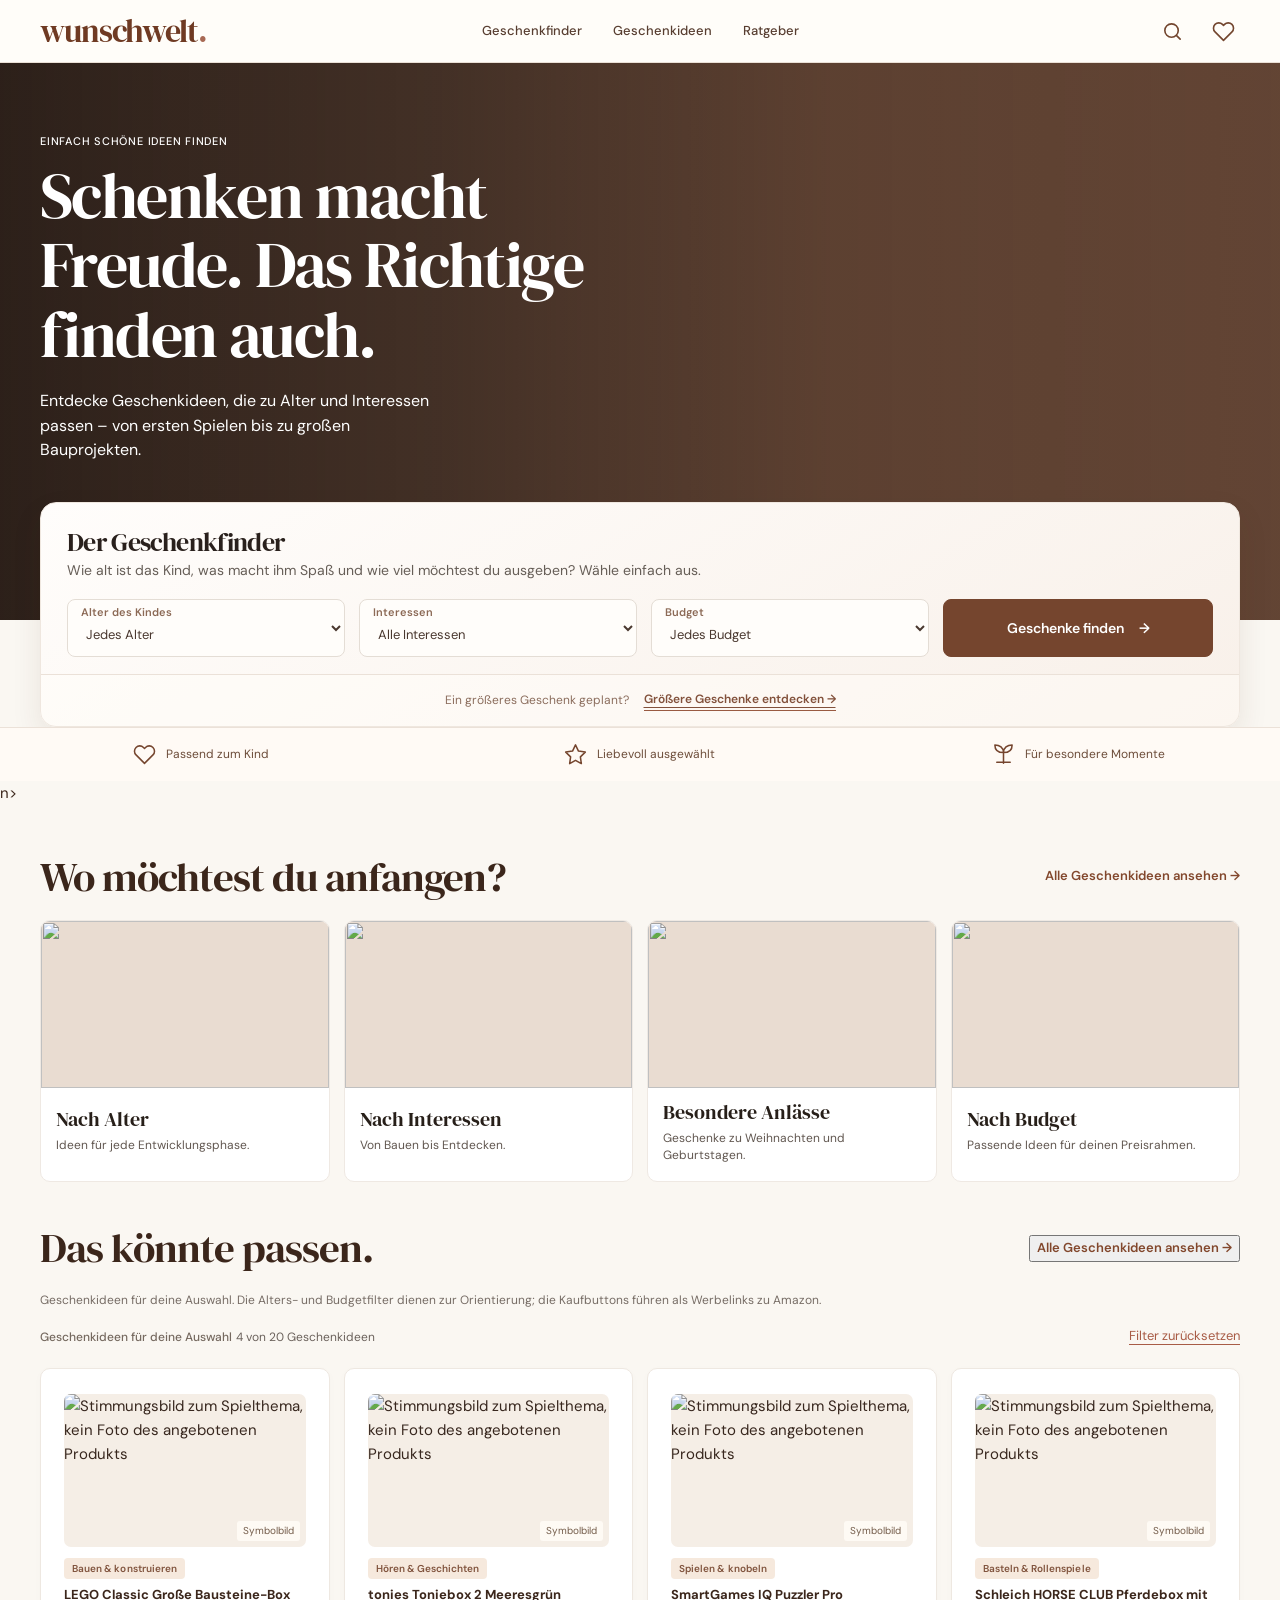
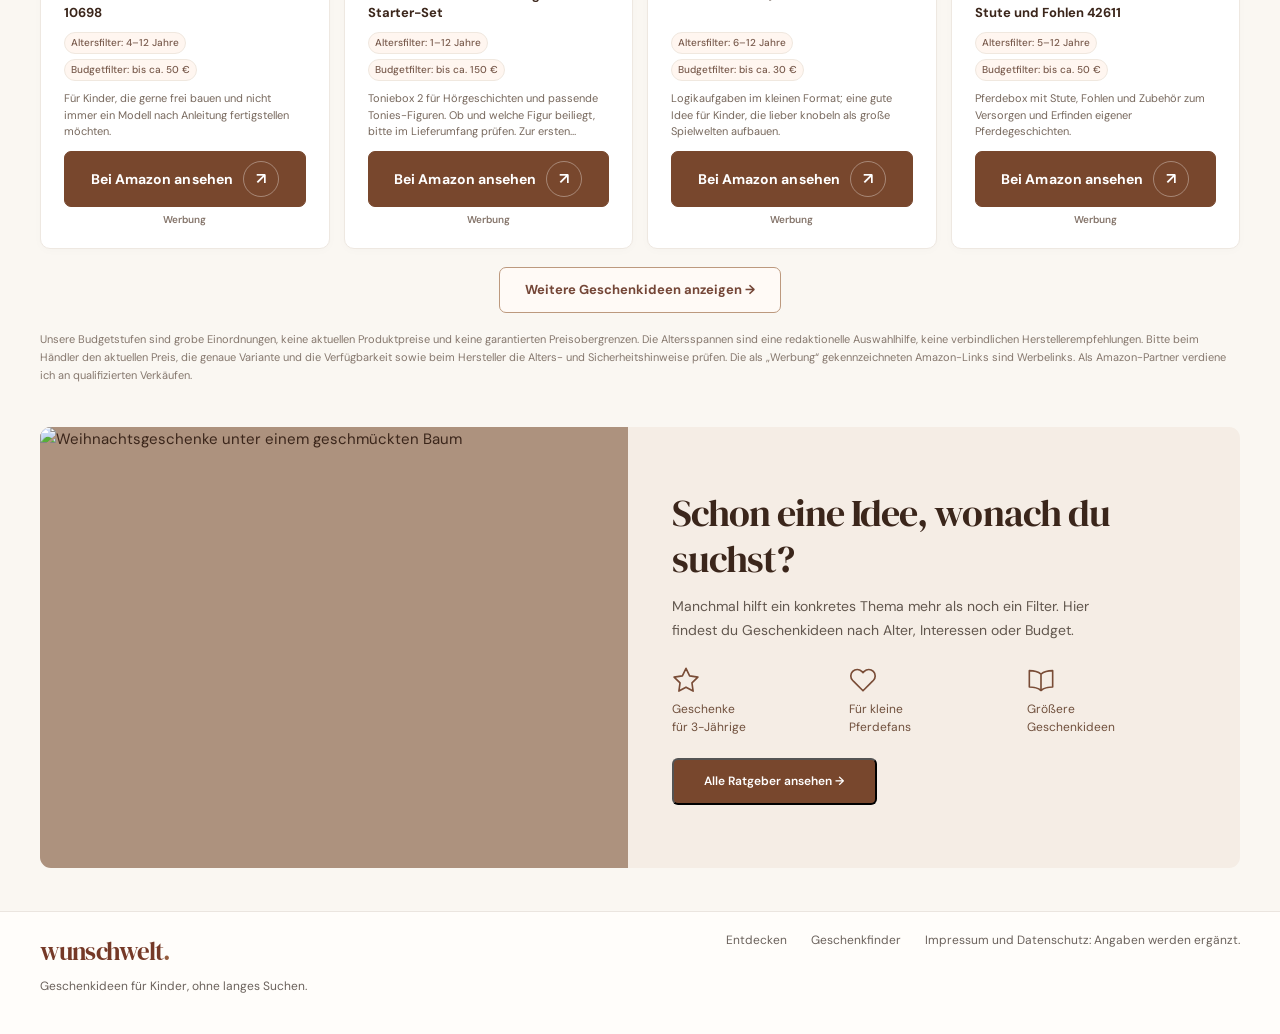
==== index.html @ b280a6e3 "Rebuild entire wunschwelt homepage to match approved visual mockup; preserve gift finder and real Am" ====
<!doctype html>
<html lang="de">
<head>
<meta charset="utf-8"><meta name="viewport" content="width=device-width,initial-scale=1">
<meta name="theme-color" content="#fffaf6">
<link rel="icon" href="/favicon.svg" type="image/svg+xml">
<meta name="description" content="wunschwelt. – liebevoll ausgesuchte Geschenkideen für Kinder. Finde passende Ideen nach Alter, Budget und Interessen.">
<link rel="canonical" href="https://wunschwelt.vercel.app/">
<meta name="p:domain_verify" content="216f8eced9788bdb8d9f8f4cf2370e4c">
<meta property="og:type" content="website">
<meta property="og:locale" content="de_DE">
<meta property="og:site_name" content="wunschwelt.">
<meta property="og:title" content="wunschwelt. – Geschenkideen für Kinder">
<meta property="og:description" content="Geschenke nach Alter, Budget und Interessen finden. Dazu praktische Ideen für 3-Jährige, Pferdefans und größere Geschenke.">
<meta property="og:url" content="https://wunschwelt.vercel.app/">
<title>wunschwelt. | Geschenkideen für Kinder</title>
<link rel="preconnect" href="https://fonts.googleapis.com">
<link rel="preconnect" href="https://fonts.gstatic.com" crossorigin>
<link href="https://fonts.googleapis.com/css2?family=DM+Sans:wght@400;500;600;700&family=DM+Serif+Display&display=swap" rel="stylesheet">
<style>
:root{--cream:#fffaf6;--peach:#fff0e6;--peach2:#fbe3d5;--coral:#e58c6e;--dark:#402b26;--muted:#77645d;--line:#edddd3;--white:#fff;--font:'DM Sans',Arial,sans-serif}
*{box-sizing:border-box}
html{scroll-behavior:smooth}
body{margin:0;background:var(--cream);color:var(--dark);font:15px/1.6 var(--font);-webkit-font-smoothing:antialiased}
a{color:inherit}button,select{font:inherit}button{cursor:pointer}
.shell{width:min(1120px,calc(100% - 56px));margin:0 auto}
header{background:rgba(255,250,246,.96);border-bottom:1px solid var(--line)}
.nav{min-height:78px;display:flex;align-items:center;justify-content:space-between;gap:24px}
.logo{font-family:'DM Serif Display',Georgia,serif;font-size:31px;letter-spacing:-.035em;text-decoration:none;color:#753927;white-space:nowrap}
.logo span{color:var(--coral)}
.navlinks{display:flex;align-items:center;gap:32px}
.navlinks a{text-decoration:none;font-size:13px;font-weight:600;color:#594a43}
.navlinks a:hover{color:#ba6550}
h1,h2,h3,p{margin-top:0}
h1,h2,.serif{font-family:'DM Serif Display',Georgia,serif;font-weight:400;letter-spacing:-.025em}
h1{font-size:clamp(46px,5.9vw,73px);line-height:1.065;margin-bottom:24px}
h2{font-size:clamp(31px,3.4vw,43px);line-height:1.18;margin-bottom:12px}
h3{font-size:19px;line-height:1.3}
.eyebrow{font-size:11px;letter-spacing:.17em;text-transform:uppercase;font-weight:700;color:#b66d52}
.hero{display:grid;grid-template-columns:1.04fr .96fr;background:var(--peach);min-height:505px;margin-top:27px;overflow:hidden;border-radius:9px}
.hero-copy{padding:clamp(40px,6vw,78px) clamp(32px,5.5vw,68px);align-self:center}
.hero-copy>p:not(.eyebrow){max-width:450px;color:#69574e;font-size:16px;line-height:1.75;margin-bottom:26px}
.hero-media{min-height:460px;position:relative;background:#e9d5c4}
.hero-media img{height:100%;width:100%;object-fit:cover;display:block}
.hero-media:before{content:"";position:absolute;z-index:1;inset:0 auto 0 0;width:35%;background:linear-gradient(90deg,var(--peach),transparent)}
.button{display:inline-flex;align-items:center;justify-content:center;gap:15px;text-decoration:none;background:var(--coral);border:1px solid var(--coral);color:#fff;padding:13px 23px;min-height:48px;border-radius:28px;font-size:14px;font-weight:700;transition:background .15s}
.button:hover{background:#ce755b;border-color:#ce755b}
section.content{padding:76px 0 12px}
.section-head{display:flex;justify-content:space-between;align-items:end;gap:32px;margin-bottom:27px}
.section-head p{color:var(--muted);max-width:390px;margin-bottom:4px}
.paths{display:grid;grid-template-columns:repeat(3,minmax(0,1fr));gap:18px}
.path{min-height:225px;padding:27px;text-decoration:none;border-radius:10px;display:flex;flex-direction:column;align-items:flex-start;justify-content:space-between;transition:transform .2s}
.path:hover{transform:translateY(-3px)}
.path:nth-child(1){background:#fce4d8}.path:nth-child(2){background:#fae9d5}.path:nth-child(3){background:#eee8d9}
.path-icon{font-size:28px;line-height:1}
.path strong{font-family:'DM Serif Display',Georgia,serif;font-size:26px;font-weight:400}
.path small{display:block;color:#705f55;font-size:13px;max-width:220px}
.path .arr{align-self:flex-end;border-radius:50%;background:rgba(255,255,255,.7);width:34px;height:34px;display:grid;place-items:center;font-size:19px}
.featured{display:grid;grid-template-columns:repeat(3,minmax(0,1fr));gap:18px}
.gift{background:#fff;border:1px solid var(--line);border-radius:9px;overflow:hidden;display:flex;flex-direction:column}
.gift-visual{height:125px;display:flex;align-items:center;justify-content:center;background:#fff2e8;font-size:45px}
.gift:nth-child(2) .gift-visual{background:#f8eadc}.gift:nth-child(3) .gift-visual{background:#f2ece2}
.gift-body{padding:21px 23px;display:flex;flex-direction:column;flex:1}
.micro{font-size:12px;color:#9b7968;font-weight:600}
.gift h3{font-family:'DM Serif Display',Georgia,serif;font-weight:400;margin:10px 0;font-size:23px}
.gift p{font-size:13px;color:var(--muted);margin-bottom:18px}
.textlink{font-size:13px;color:#b46650;font-weight:700;text-decoration:none;margin-top:auto}
.textlink:hover{text-decoration:underline;text-underline-offset:4px}
.finder-wrap{background:#fff0e6;margin-top:76px;padding:66px 0 72px}
.finder-header{display:flex;align-items:end;justify-content:space-between;gap:28px}
.finder-header p{max-width:390px;color:var(--muted)}
.filters{display:grid;grid-template-columns:repeat(3,1fr) auto;gap:14px;align-items:end;background:#fffaf7;border:1px solid #f2ddd0;padding:22px;border-radius:11px;margin:25px 0 20px}
.field label{display:block;font-size:12px;font-weight:700;margin-bottom:7px}
.field select{width:100%;border:1px solid #e7d4c9;background:#fff;min-height:47px;padding:11px 10px;border-radius:6px;color:var(--dark)}
.filter-button{white-space:nowrap}
.finder-tools{display:flex;justify-content:space-between;align-items:center;gap:15px;margin:22px 0 19px}
.finder-tools strong{font-size:16px}.finder-tools span{font-size:13px;color:var(--muted)}
.reset{border:0;padding:6px 0;color:#a85c46;text-decoration:underline;text-underline-offset:4px;background:transparent;font-size:13px}
.results{display:grid;grid-template-columns:repeat(3,minmax(0,1fr));gap:14px}
.result{border:1px solid #edd9ce;background:#fffdfb;border-radius:9px;padding:22px;min-height:310px;display:flex;flex-direction:column;transition:box-shadow .2s,border-color .2s}
.result:hover{border-color:#dcb9a7;box-shadow:0 7px 22px rgba(64,43,38,.055)}
.result-heading{display:flex;align-items:center;gap:12px;margin-bottom:17px}
.result-icon{width:49px;height:49px;display:grid;place-items:center;flex:none;background:#f7ede5;border:1px solid #efdcd1;border-radius:10px;color:#995a43}
.result-icon svg{width:28px;height:28px;display:block}
.result .micro{font-size:12px;letter-spacing:.005em;color:#876454;line-height:1.4}
.result h3{font-family:'DM Serif Display',Georgia,serif;font-size:23px;line-height:1.24;font-weight:400;margin:0 0 11px;letter-spacing:-.01em;overflow-wrap:break-word}
.product-facts{display:flex;flex-wrap:wrap;gap:7px;margin-bottom:14px}
.product-facts span{border:1px solid #f0dfd5;background:#fff8f3;color:#795b4d;border-radius:20px;font-size:11px;line-height:1.4;padding:5px 10px;font-weight:600}
.result .product-summary{font-size:13px;color:var(--muted);line-height:1.7;margin-bottom:21px}
@media(max-width:680px){.result{padding:20px;min-height:0}.result h3{font-size:22px}}
.more{display:block;margin:26px auto 0;background:transparent;color:#a85c46;border:1px solid #d7a18d;border-radius:25px;padding:12px 25px;font-weight:700}
.more:hover{background:#fffaf6}
.note{color:#836b60;font-size:12px;max-width:820px;margin:27px 0 0}
footer{padding:39px 0 45px}
.foot{display:flex;justify-content:space-between;align-items:start;gap:30px}
.foot p{font-size:12px;color:var(--muted);margin:6px 0 0}
.footnav{display:flex;gap:24px;font-size:13px;color:var(--muted)}
.footnav a{text-decoration:none}
[hidden]{display:none!important}
:focus-visible{outline:3px solid #c76b50;outline-offset:3px}
@media(max-width:900px){.hero{grid-template-columns:1.1fr .9fr}.hero-copy{padding:45px 35px}.hero-media{min-height:430px}.filters{grid-template-columns:repeat(3,1fr)}.filter-button{grid-column:1/-1}.section-head,.finder-header{align-items:start}}
@media(max-width:680px){.shell{width:calc(100% - 36px)}.nav{min-height:70px}.logo{font-size:26px}.navlinks{gap:15px}.navlinks a{font-size:12px}.hero{grid-template-columns:1fr;margin-top:15px}.hero-copy{padding:44px 28px 36px}.hero-media{min-height:240px;max-height:275px}.hero-media:before{display:none}h1{font-size:49px}.section-head,.finder-header{display:block}.section-head p,.finder-header p{margin-top:10px}.paths,.featured,.results{grid-template-columns:1fr}.path{min-height:155px;padding:22px}.gift-visual{height:100px}section.content{padding-top:55px}.finder-wrap{margin-top:55px;padding:49px 0}.filters{grid-template-columns:1fr;padding:18px}.filter-button{grid-column:auto}.foot{display:block}.footnav{margin-top:25px;flex-wrap:wrap}.result{min-height:0}}
@media(prefers-reduced-motion:reduce){html{scroll-behavior:auto}*{transition:none!important}}

/* Editorial refinement: remove artificial decorative motifs and repeated cards. */
.hero{display:block;min-height:0;max-width:1120px;margin-top:25px;border-radius:2px;background:#f7e9df}
.hero-copy{padding:86px clamp(30px,8.5vw,112px) 94px;max-width:875px}
.hero h1{max-width:740px;font-size:clamp(44px,6vw,76px);line-height:1.1}
.hero-copy>p:not(.eyebrow){max-width:585px;font-size:17px}
.hero-media{display:none}
section.content{padding-top:72px}
.section-head{margin-bottom:25px}
.paths{gap:0;border-top:1px solid #dbc9be;border-bottom:1px solid #dbc9be}
.path,.path:nth-child(1),.path:nth-child(2),.path:nth-child(3){background:transparent;border-radius:0;min-height:170px;border-right:1px solid #e6d5cb;padding:28px 25px 18px;transition:background .15s}
.path:last-child{border-right:0}
.path:hover{transform:none;background:#fbf0e9}
.path strong{font-size:26px}
.path small{margin-top:8px}
.path .arr{background:none;font-size:22px;width:auto;height:auto}
.featured{gap:0;border-top:1px solid var(--line)}
.gift{background:transparent;border:0;border-radius:0;border-right:1px solid var(--line);padding:0;min-height:235px}
.gift:last-child{border-right:0}
.gift-body{padding:24px 25px 24px 0}
.gift:not(:first-child) .gift-body{padding-left:25px}
.gift h3{font-size:23px;margin-top:12px}
.gift p{font-size:14px}
.finder-wrap{margin-top:72px;padding:65px 0;background:#f8eee7}
.filters{border-radius:3px;background:#fffaf6}
.results{gap:0;border-top:1px solid #e6d1c5}
.result{border:0;border-radius:0;background:transparent;border-bottom:1px solid #e6d1c5;min-height:208px;padding:22px 19px 22px 0}
.result:nth-child(3n+2),.result:nth-child(3n+3){padding-left:19px}
.result h3{font-size:20px}
.button{border-radius:5px}
.more{border-radius:5px}
@media(max-width:680px){.hero-copy{padding:53px 25px 58px}.hero h1{font-size:47px}.paths{display:block}.path,.path:nth-child(1),.path:nth-child(2),.path:nth-child(3){border-right:0;border-bottom:1px solid var(--line);min-height:130px;padding:21px 8px}.path:last-child{border:0}.featured{display:block}.gift{border-right:0;border-bottom:1px solid var(--line);min-height:0}.gift-body,.gift:not(:first-child) .gift-body{padding:22px 0}.results{display:block}.result,.result:nth-child(3n+2),.result:nth-child(3n+3){padding:21px 0;min-height:0}.finder-wrap{margin-top:52px}}

.finder-wrap{margin-top:0;padding:45px 0 60px;background:#f9ede5}
.finder-header h2{margin-bottom:6px}.filters{margin-top:19px;margin-bottom:15px}
.hero{margin-top:40px}
.gift-picture{height:210px;background:#fff;display:grid;place-items:center;padding:15px}
.gift-picture img,.result-picture img{width:100%;height:100%;object-fit:contain}
.gift-body{padding-top:19px}
.result-picture{height:165px;background:#fff;display:grid;place-items:center;padding:9px;margin-bottom:12px}
.result .textlink{margin-top:auto;display:inline-block}
@media(max-width:680px){.finder-wrap{padding:32px 0 42px}.hero{margin-top:23px}.gift-picture{height:190px}.result-picture{height:170px}}

/* Corrected visual hierarchy: finder controls, photographic hero, curated toys, then compact results */
.finder-wrap{padding:34px 0 39px}
.finder-header h2{font-size:clamp(29px,3vw,40px)}
.finder-header p{font-size:14px}
.hero{display:grid;grid-template-columns:1.04fr .96fr;max-width:none;min-height:400px;margin:26px auto 0;background:#f6e5d9;overflow:hidden;border-radius:5px}
.hero-copy{max-width:none;padding:clamp(38px,5vw,65px)}
.hero h1{font-size:clamp(38px,4.6vw,62px);line-height:1.1}
.hero-photo{min-height:390px;background:#eed4c4;overflow:hidden}
.hero-photo img{width:100%;height:100%;object-fit:cover;display:block}
.shop-results{padding:60px 0 75px;scroll-margin-top:20px}
.shop-results h2{font-size:clamp(27px,3vw,36px);margin-bottom:8px}
.results{display:grid;grid-template-columns:repeat(3,minmax(0,1fr));gap:14px;border:0}
.result,.result:nth-child(3n+2),.result:nth-child(3n+3){box-sizing:border-box;position:relative;min-width:0;padding:23px;background:#fff;border:1px solid var(--line);border-radius:6px;min-height:195px;display:flex;flex-direction:column}
.result h3{overflow-wrap:anywhere}
.result p{overflow-wrap:anywhere}
.result-picture{display:none!important}
.result .textlink{padding-top:12px}
.gift{min-width:0}
.gift-picture,.gift:not(:first-child) .gift-picture{height:190px;margin:0;background:#fff;overflow:hidden;padding:18px}
.gift-picture img{display:block;max-width:100%;max-height:100%;width:100%;height:100%;object-fit:contain}
@media(max-width:900px){.hero{grid-template-columns:1fr 1fr}.hero-copy{padding:37px}.hero-photo{min-height:350px}}
@media(max-width:680px){.hero{grid-template-columns:1fr}.hero-photo{height:235px;min-height:235px}.hero-copy{padding:40px 25px}.hero h1{font-size:43px}.results{grid-template-columns:1fr}.result,.result:nth-child(3n+2),.result:nth-child(3n+3){min-height:0}.shop-results{padding:45px 0 55px}.gift-picture{height:185px}}
.disabled-link{color:#8f8079!important;cursor:default;text-decoration:none!important;font-weight:500!important}

/* Kaufbuttons und kompakter Geschenkfinder – bestehendes Markenlayout bleibt erhalten. */
.results-intro{font-size:14px;color:var(--muted);margin:5px 0 6px;max-width:650px}
.finder-tools{margin:18px 0 16px;flex-wrap:wrap}
.finder-tools strong{font-size:14px}
.result{padding:25px 23px 21px!important;min-height:246px!important;box-shadow:0 6px 24px rgba(70,40,28,.025)}
.result h3{font-size:clamp(20px,2vw,24px);margin:13px 0 9px;line-height:1.25}
.result p{line-height:1.7;flex:1;margin-bottom:20px}
.shop-cta{width:100%;min-height:56px;display:flex;justify-content:space-between;align-items:center;gap:10px;margin-top:auto;padding:11px 14px 11px 17px;background:#51372d;color:#fff;border:1px solid #51372d;border-radius:9px;text-decoration:none;transition:background-color .18s,border-color .18s,transform .18s;box-sizing:border-box}
.shop-cta:hover{background:#6b4738;border-color:#6b4738;transform:translateY(-1px)}
.shop-cta:active{transform:translateY(0)}
.shop-cta:focus-visible{outline:3px solid #c76b50;outline-offset:3px}
.shop-cta-caption{display:flex;align-items:center;text-align:left;min-width:0}
.shop-cta-label{font-size:14px;font-weight:700;line-height:1.3;letter-spacing:.005em}
.shop-legal-note{display:block;margin:9px 2px 0;color:#836b60;font-size:11px;font-weight:600;line-height:1.4}
.shop-cta-arrow{display:grid;place-items:center;flex:0 0 36px;height:36px;border:1px solid rgba(255,255,255,.35);border-radius:50%;font-size:19px;line-height:1}
.empty-results{grid-column:1/-1;padding:30px 28px;background:#fffaf6;border:1px solid var(--line);border-radius:8px}
.empty-results h3{font-family:'DM Serif Display',Georgia,serif;font-size:24px;font-weight:400;margin:0 0 8px}
.empty-results p{color:var(--muted);font-size:14px;max-width:550px;margin:0 0 18px}
.empty-reset{background:#51372d;color:#fff;border:1px solid #51372d;border-radius:6px;padding:12px 19px;font-weight:700}
.empty-reset:hover{background:#6b4738}
.more{margin-top:22px;border-color:#b68e7e;background:#fffaf6;color:#744637}
@media(max-width:900px){.results{grid-template-columns:repeat(2,minmax(0,1fr))}}
@media(max-width:680px){.results{grid-template-columns:1fr}.result{min-height:0!important;padding:22px 20px!important}.shop-cta{min-height:65px}.empty-results{padding:24px 20px}}
@media(prefers-reduced-motion:reduce){.shop-cta{transition:none!important}.shop-cta:hover{transform:none}}

/* Relevante Alternativen, ohne Alters- oder Budgetkriterien still zu lockern. */
.alternative-hint{grid-column:1/-1;border-left:3px solid #b67a60;background:#fff8f2;padding:17px 21px 18px;margin:2px 0 6px}
.alternative-hint h3{font:400 22px/1.3 'DM Serif Display',Georgia,serif;margin:0 0 5px}
.alternative-hint p{font-size:13px;color:var(--muted);margin:0 0 8px}
.alternative-change{border:0;background:transparent;text-align:left;color:#834b3b;text-decoration:underline;text-underline-offset:4px;font-weight:700;font-size:13px;cursor:pointer;padding:7px 8px 7px 0;margin-right:12px}
.alternative-change:hover{color:#542f24}
.empty-results .alternative-change{display:inline-block}
@media(max-width:680px){.alternative-hint{padding:17px 16px}}

/* Subtle discovery link for larger-budget gift ideas. */
.finder-shortcut{display:flex;align-items:center;gap:9px;flex-wrap:wrap;font-size:13px;color:#715c50;margin:3px 2px 0}
.premium-shortcut{font:inherit;font-weight:700;color:#874e3b;background:transparent;border:0;padding:6px 3px;text-decoration:underline;text-decoration-thickness:1px;text-underline-offset:4px}
.premium-shortcut:hover{color:#512e22}
.premium-shortcut[aria-pressed="true"]{color:#402b26}
@media(max-width:680px){.finder-shortcut{gap:3px}.premium-shortcut{padding-left:0}}

/* Editorial links to themed guides: simple reading paths, no new product-card wall. */
.guides-strip{padding:55px 0 45px;border-bottom:1px solid var(--line);scroll-margin-top:20px}
.guides-head{display:grid;grid-template-columns:1.15fr .85fr;gap:35px;align-items:end;margin-bottom:23px}
.guides-head h2{font-size:clamp(29px,3.5vw,41px);margin:9px 0 0;line-height:1.15}
.guides-head>p{font-size:14px;line-height:1.75;color:var(--muted);max-width:410px;margin:0}
.guides-links{display:grid;grid-template-columns:1fr;gap:0;border-top:1px solid #e7d5ca}
.guides-links a{display:flex;align-items:center;justify-content:space-between;gap:24px;text-decoration:none;padding:18px 9px 20px;border-bottom:1px solid #e7d5ca;transition:background .16s}
.guides-links a:hover{background:#fbf0e9}
.guides-links strong{font:400 clamp(23px,2.7vw,30px)/1.22 'DM Serif Display',Georgia,serif;display:block;letter-spacing:-.025em}
.guides-links small{display:block;font-size:13px;color:var(--muted);margin-top:3px}
.guides-arr{font-size:22px;color:#ab6a51}
@media(max-width:680px){.guides-strip{padding:40px 0 33px}.guides-head{display:block;margin-bottom:18px}.guides-head>p{margin-top:14px}.guides-links a{padding:15px 5px}.guides-links strong{font-size:23px}}
</style>
<link rel="stylesheet" href="./homepage-look.css">
<script>window.va=window.va||function(){(window.vaq=window.vaq||[]).push(arguments);};</script>
<script defer src="/_vercel/insights/script.js"></script>
</head>
<body>
<header class="site-header"><nav class="shell nav" aria-label="Hauptnavigation">
<a class="logo" href="#start">wunschwelt<span>.</span></a>
<div class="navlinks"><a href="#finder">Geschenkfinder</a><a href="#ergebnisse">Geschenkideen</a><a href="#ratgeber">Ratgeber</a></div>
<div class="nav-actions"><a href="#finder" aria-label="Geschenkfinder öffnen"><svg viewBox="0 0 24 24" aria-hidden="true" stroke="currentColor" fill="none" stroke-width="1.6" stroke-linecap="round" stroke-linejoin="round"><circle cx="11" cy="11" r="7"/><path d="m20 20-4-4"/></svg></a><button id="showFavorites" type="button" aria-label="Gemerkte Geschenkideen anzeigen" aria-pressed="false"><svg viewBox="0 0 24 24" aria-hidden="true" stroke="currentColor" fill="none" stroke-width="1.6" stroke-linecap="round" stroke-linejoin="round"><path d="M20.84 4.61a5.5 5.5 0 0 0-7.78 0L12 5.67l-1.06-1.06a5.5 5.5 0 0 0-7.78 7.78l1.06 1.06L12 21.23l7.78-7.78 1.06-1.06a5.5 5.5 0 0 0 0-7.78Z"/></svg></button></div>
</nav></header>
<main>
<section class="hero hero-wide" id="start" aria-labelledby="main-title">
<div class="hero-copy"><p class="eyebrow">Einfach schöne Ideen finden</p><h1 id="main-title">Schenken macht Freude. Das Richtige finden auch.</h1><p>Entdecke Geschenkideen, die zu Alter und Interessen passen – von ersten Spielen bis zu großen Bauprojekten.</p><a class="button" href="#ergebnisse">Geschenkideen entdecken <span aria-hidden="true">→</span></a></div><div class="hero-photo"><img src="https://images.unsplash.com/photo-1566576912321-d58ddd7a6088?auto=format&amp;fit=crop&amp;w=1200&amp;q=85" alt="Buntes Spielzeug als Inspiration für Kindergeschenke" loading="eager" onerror="this.style.display=&#39;none&#39;"></div>
</section>
<section class="finder-wrap finder-overlay" id="finder" aria-labelledby="finder-title"><div class="shell"><div class="finder-header"><div><p class="eyebrow">Nach deinen Kriterien</p><h2 id="finder-title">Der Geschenkfinder</h2></div><p>Wie alt ist das Kind, was macht ihm Spaß und wie viel möchtest du ausgeben? Wähle einfach aus.</p></div>
<form class="filters" id="filterForm">
<div class="field"><label for="age">Alter des Kindes</label><select id="age"><option value="0">Jedes Alter</option><option value="1">1 Jahr</option><option value="2">2 Jahre</option><option value="3">3 Jahre</option><option value="4">4 Jahre</option><option value="5">5 Jahre</option><option value="6">6 Jahre</option><option value="7">7 Jahre</option><option value="8">8 Jahre</option><option value="9">9 Jahre</option><option value="10">10 Jahre</option><option value="11">11 Jahre</option><option value="12">12 Jahre</option></select></div>
<div class="field"><label for="interest">Interessen</label><select id="interest"><option value="alle">Alle Interessen</option><option value="bauen">Bauen & konstruieren</option><option value="kreativ">Basteln & Rollenspiele</option><option value="forschen">Entdecken & lernen</option><option value="knobeln">Spielen & knobeln</option><option value="hoeren">Hören & Geschichten</option></select></div>
<div class="field"><label for="budget">Budget</label><select id="budget"><option value="0">Jedes Budget</option><option value="30">Bis ca. 30 €</option><option value="50">Bis ca. 50 €</option><option value="80">Bis ca. 80 €</option><option value="150">Bis ca. 150 €</option><option value="200">Bis ca. 200 €</option></select></div>
<button class="button filter-button" type="submit">Geschenke finden <span aria-hidden="true">→</span></button></form>
<div class="finder-shortcut"><span>Ein größeres Geschenk geplant?</span> <button id="premiumShortcut" class="premium-shortcut" type="button" aria-pressed="false">Größere Geschenke entdecken →</button></div>
</div><div class="finder-trust" aria-label="Was uns wichtig ist"><span><svg viewBox="0 0 24 24" aria-hidden="true" stroke="currentColor" fill="none" stroke-width="1.6" stroke-linecap="round" stroke-linejoin="round"><path d="M20.84 4.61a5.5 5.5 0 0 0-7.78 0L12 5.67l-1.06-1.06a5.5 5.5 0 0 0-7.78 7.78l1.06 1.06L12 21.23l7.78-7.78 1.06-1.06a5.5 5.5 0 0 0 0-7.78Z"/></svg> Passend zum Kind</span><span><svg viewBox="0 0 24 24" aria-hidden="true" stroke="currentColor" fill="none" stroke-width="1.6" stroke-linecap="round" stroke-linejoin="round"><path d="m12 2 3.1 6.45 7.1 1.05-5.1 5 .99 7-6.09-3.36-6.09 3.36.99-7-5.1-5 7.1-1.05Z"/></svg> Liebevoll ausgewählt</span><span><svg viewBox="0 0 24 24" aria-hidden="true" stroke="currentColor" fill="none" stroke-width="1.6" stroke-linecap="round" stroke-linejoin="round"><path d="M12 21V10c-6 0-9-3-9-8 5 0 9 3 9 8 0-5 4-8 9-8 0 5-3 8-9 8"/><path d="M5 20h14"/></svg> Für besondere Momente</span></div></section>n>
<section class="content shell home-categories" id="stoebern"><div class="section-head"><div><p class="eyebrow">Orientierung</p><h2>Wo möchtest du anfangen?</h2></div><a class="home-section-link" href="#ergebnisse">Alle Geschenkideen ansehen →</a></div>
<div class="paths"><a class="path" href="#finder" data-focus="age"><span class="path-photo"><img src="https://images.unsplash.com/photo-1509676468933-c98e51205cef?auto=format&fit=crop&w=550&q=82" alt="" width="380" height="230" loading="lazy"></span><span class="path-body"><strong>Nach Alter</strong><small>Ideen für jede Entwicklungsphase.</small></span></a>
<a class="path" href="#finder" data-focus="interest"><span class="path-photo"><img src="https://images.unsplash.com/photo-1566576912321-d58ddd7a6088?auto=format&fit=crop&w=550&q=82" alt="" width="380" height="230" loading="lazy"></span><span class="path-body"><strong>Nach Interessen</strong><small>Von Bauen bis Entdecken.</small></span></a>
<a class="path" href="#ratgeber"><span class="path-photo"><img src="https://images.unsplash.com/photo-1549465220-1a8b9238cd48?auto=format&fit=crop&w=550&q=82" alt="" width="380" height="230" loading="lazy"></span><span class="path-body"><strong>Besondere Anlässe</strong><small>Geschenke zu Weihnachten und Geburtstagen.</small></span></a>
<a class="path" href="#finder" data-focus="budget"><span class="path-photo"><img src="https://images.unsplash.com/photo-1638932717348-3b8f19865301?auto=format&fit=crop&w=550&q=82" alt="" width="380" height="230" loading="lazy"></span><span class="path-body"><strong>Nach Budget</strong><small>Passende Ideen für deinen Preisrahmen.</small></span></a></div></section>
<section class="shop-results shell home-results" id="ergebnisse" aria-labelledby="results-heading"><div class="results-top"><h2 id="results-heading">Das könnte passen.</h2><button class="home-section-link" id="showAll" type="button">Alle Geschenkideen ansehen →</button></div><p class="results-intro">Geschenkideen für deine Auswahl. Die Alters- und Budgetfilter dienen zur Orientierung; die Kaufbuttons führen als Werbelinks zu Amazon.</p><div class="finder-tools"><div><strong>Geschenkideen für deine Auswahl</strong> <span id="resultCount" aria-live="polite"></span></div><button id="reset" class="reset" type="button">Filter zurücksetzen</button></div>
<div id="results" class="results" aria-live="polite"></div><button id="more" type="button" class="more" hidden>Weitere Geschenkideen anzeigen <span aria-hidden="true">→</span></button>
<p class="note">Unsere Budgetstufen sind grobe Einordnungen, keine aktuellen Produktpreise und keine garantierten Preisobergrenzen. Die Altersspannen sind eine redaktionelle Auswahlhilfe, keine verbindlichen Herstellerempfehlungen. Bitte beim Händler den aktuellen Preis, die genaue Variante und die Verfügbarkeit sowie beim Hersteller die Alters- und Sicherheitshinweise prüfen. Die als „Werbung“ gekennzeichneten Amazon-Links sind Werbelinks. Als Amazon-Partner verdiene ich an qualifizierten Verkäufen.</p></section>
<section class="shell guides-strip home-guides" id="ratgeber" aria-labelledby="guide-heading">
<div class="home-guide-banner">
<div class="home-guide-photo"><img src="https://images.unsplash.com/photo-1767743189702-5683fde98766?auto=format&fit=crop&w=550&q=82" alt="Weihnachtsgeschenke unter einem geschmückten Baum" width="800" height="600" loading="lazy"></div>
<div class="home-guide-copy"><p class="eyebrow">Zum Weiterstöbern</p><h2 id="guide-heading">Schon eine Idee, wonach du suchst?</h2><p>Manchmal hilft ein konkretes Thema mehr als noch ein Filter. Hier findest du Geschenkideen nach Alter, Interessen oder Budget.</p>
<div class="guide-highlights">
<a href="./geschenke-fuer-3-jaehrige.html"><svg viewBox="0 0 24 24" aria-hidden="true" stroke="currentColor" fill="none" stroke-width="1.6" stroke-linecap="round" stroke-linejoin="round"><path d="m12 2 3.1 6.45 7.1 1.05-5.1 5 .99 7-6.09-3.36-6.09 3.36.99-7-5.1-5 7.1-1.05Z"/></svg><span>Geschenke<br>für 3-Jährige</span></a>
<a href="./geschenke-fuer-pferdefans.html"><svg viewBox="0 0 24 24" aria-hidden="true" stroke="currentColor" fill="none" stroke-width="1.6" stroke-linecap="round" stroke-linejoin="round"><path d="M20.84 4.61a5.5 5.5 0 0 0-7.78 0L12 5.67l-1.06-1.06a5.5 5.5 0 0 0-7.78 7.78l1.06 1.06L12 21.23l7.78-7.78 1.06-1.06a5.5 5.5 0 0 0 0-7.78Z"/></svg><span>Für kleine<br>Pferdefans</span></a>
<a href="./besondere-geschenke-bis-200-euro.html"><svg viewBox="0 0 24 24" aria-hidden="true" stroke="currentColor" fill="none" stroke-width="1.6" stroke-linecap="round" stroke-linejoin="round"><path d="M12 7C9 4.5 6 4 2 4v14c4 0 7 .5 10 3m0-14c3-2.5 6-3 10-3v14c-4 0-7 .5-10 3m0-14v14"/></svg><span>Größere<br>Geschenkideen</span></a>
</div><button class="guide-cta" id="showGuides" type="button" aria-expanded="false" aria-controls="guideLinks">Alle Ratgeber ansehen →</button>
</div></div><div class="guides-head"><div><p class="eyebrow">Zum Weiterstöbern</p><h2 id="guide-heading">Schon eine Idee, wonach du suchst?</h2></div><p>Manchmal hilft ein konkretes Thema mehr als noch ein Filter. Hier findest du Geschenkideen nach Alter, Interessen oder Budget.</p></div>
<div class="guides-links" id="guideLinks" hidden>
<a href="./geschenke-fuer-3-jaehrige.html"><span><strong>Geschenke für 3-Jährige</strong><small>Spielen, bauen, entdecken</small></span><span class="guides-arr" aria-hidden="true">→</span></a>
<a href="./geschenke-fuer-pferdefans.html"><span><strong>Für kleine Pferdefans</strong><small>Schleich-Sets und Reiterhöfe</small></span><span class="guides-arr" aria-hidden="true">→</span></a>
<a href="./besondere-geschenke-bis-200-euro.html"><span><strong>Wenn es etwas Größeres sein darf</strong><small>Ideen für ein größeres Geschenkbudget</small></span><span class="guides-arr" aria-hidden="true">→</span></a>
</div>
</section>
</main>
<footer><div class="shell foot"><div><a class="logo" href="#start">wunschwelt<span>.</span></a><p>Geschenkideen für Kinder, ohne langes Suchen.</p></div><div class="footnav"><a href="#stoebern">Entdecken</a><a href="#finder">Geschenkfinder</a><span>Impressum und Datenschutz: Angaben werden ergänzt.</span></div></div></footer>
<script>
const raw=[
["LEGO Classic Große Bausteine-Box 10698","bauen",4,12,50,"Für Kinder, die gerne frei bauen und nicht immer ein Modell nach Anleitung fertigstellen möchten."],
["LEGO Creator 3-in-1 Exotischer Papagei 31136","bauen",7,12,30,"Drei Tiermodelle lassen sich nacheinander aus denselben Steinen bauen – gut für Kinder, die gerne umbauen."],
["Ravensburger GraviTrax Starter-Set","bauen",8,12,80,"Für Tüftler, die Kugelbahnen ausprobieren, neu zusammensetzen und dabei Ursache und Wirkung beobachten möchten."],
["Ravensburger GraviTrax Junior Starter-Set S Desert 24585","bauen",3,7,30,"Kompakte Kugelbahn für jüngere Kinder, die gerne Strecken bauen und Kugeln rollen lassen."],
["Ravensburger tiptoi Starter-Set Meine Welt","forschen",2,5,80,"Interaktives Buch und Stift für erste Entdeckungen."],
["tonies Toniebox 2 Meeresgrün Starter-Set","hoeren",1,12,150,"Toniebox 2 für Hörgeschichten und passende Tonies-Figuren. Ob und welche Figur beiliegt, bitte im Lieferumfang prüfen. Zur ersten Einrichtung sind WLAN, App und ein mytonies-Konto erforderlich."],
["SmartGames IQ Puzzler Pro","knobeln",6,12,30,"Logikaufgaben im kleinen Format; eine gute Idee für Kinder, die lieber knobeln als große Spielwelten aufbauen."],
["KOSMOS AllesKönnerKiste Filz-Bild","kreativ",8,12,30,"Kreatives Gestalten mit Filz und Vorlagen."],
["Clementoni AIRO Roboter","forschen",9,12,150,"Interaktives Robotik-Spielzeug."],
["HABA Erster Obstgarten 1004655001","knobeln",2,5,30,"Gemeinsam Obst einsammeln, bevor der Rabe den Garten erreicht – ein kooperatives erstes Brettspiel."],
["HABA Magnetspiel Obstgarten","knobeln",2,6,30,"Farben und Formen spielerisch zuordnen."],
["HABA Magnetspiel Stadtlabyrinth","knobeln",2,6,30,"Ruhiges Magnetspiel für unterwegs."],
["HABA Magnetspiel Anziehpuppe Lilli","kreativ",2,6,30,"Figuren und Kleidung kombinieren."],
["HABA Magnetspiel Safari","knobeln",3,7,30,"Magnetspiel mit Tiermotiv."],
["SmartGames Camelot Jr.","knobeln",4,7,50,"Holz-Logikspiel mit Bauaufgaben."],
["SmartGames IQ Puzzler Pro XXL","knobeln",6,12,50,"Größere Variante für Knobelfreunde."],
["Schleich HORSE CLUB Pferdebox mit Stute und Fohlen 42611","kreativ",5,12,50,"Pferdebox mit Stute, Fohlen und Zubehör zum Versorgen und Erfinden eigener Pferdegeschichten."],
["Schleich HORSE CLUB Reiterhof 72222","kreativ",5,12,80,"Eine größere Spielwelt für Pferdefans."],
["Schleich HORSE CLUB Sarahs Tierbaby-Pflege 42432","kreativ",5,12,30,"Stute, Fohlen, Welpe und Pflegezubehör – für Kinder, die gern Pferde versorgen und eigene Geschichten spielen."],
["Schleich Mias Voltigier-Reitset 42443","kreativ",5,12,30,"Pferde-Spielset mit Zubehör."],
["BRIO World Holzeisenbahn Starter-Set","bauen",3,8,80,"Schienen verlegen und Strecken erweitern."],
["BRIO Builder Konstruktionsset","bauen",3,12,80,"Bauen mit spielerischem Werkzeug."],
["Ravensburger 3D Puzzle Sneaker","knobeln",8,12,30,"3D-Puzzle mit praktischem Ergebnis."],
["Ravensburger memory Klassiker","knobeln",3,12,30,"Gemeinsam Paare suchen und merken."],
["Ravensburger tiptoi Der Stift (Modell 00801)","forschen",2,10,80,"Nur der tiptoi-Stift, kein Starter-Set: Ein passendes tiptoi-Buch oder -Spiel wird zusätzlich benötigt. Kompatibilität prüfen."],
["KOSMOS Die drei ??? Detektiv-Koffer","forschen",8,12,50,"Auf Spurensuche mit Detektivzubehör."],
["KOSMOS Nachtleuchtender Kristall-Schatz 645687","forschen",10,12,30,"Kristall-Experimentierset ab 10 Jahren. Enthält chemische Stoffe; ausschließlich nach Anleitung unter Aufsicht Erwachsener benutzen. Jüngere Kinder fernhalten."],
["Ravensburger KI und DU","forschen",10,12,30,"Interaktiver Einstieg in KI-Themen."],
["WAS IST WAS Schlau, schlauer, KI?","forschen",11,12,30,"Sachbuch zum Verständnis von KI."],
["LEGO DUPLO Classic Steinebox 10913 (65 Teile)","bauen",2,5,30,"65 größere Bausteine inklusive Aufbewahrungsbox – für erste eigene Bauideen."],
["KOSMOS AllesKönnerKiste Namensbänder wickeln 604455","kreativ",8,12,30,"Freundschaftsbänder mit bunten Garnen gestalten, auch mit nachtleuchtendem Garn. Bastelset mit Anleitung."],
["Ravensburger Colorino 20832","kreativ",2,6,30,"Große bunte Stecksteine auf Motivtafeln setzen oder frei gestalten. Ein Farb- und Kreativspiel für jüngere Kinder."],
["Play-Doh 4er-Pack Sweet E4869ES0","kreativ",3,7,30,"Vier Dosen Knete in Pastellfarben für freie Figuren und Formen. Nur unter Aufsicht verwenden und nicht essen."],
["HABA Fädelspiel Bauernhof-Freunde 305780","kreativ",3,7,30,"Tiermotive und Holzperlen mit zwei Schnüren auffädeln. Erst ab 3 Jahren: Kleinteile und lange Schnüre können für jüngere Kinder Erstickungs- bzw. Strangulationsgefahr bedeuten."],
["LEGO City Personen-Schnellzug 60337","bauen",7,12,200,"Großes Eisenbahnset mit motorisiertem Zug, Schienen und sechs Minifiguren. Batterien sind zusätzlich nötig; vor dem Kauf die Ausstattung prüfen."],
["PLAYMOBIL Country Großer Bauernhof 71304","kreativ",4,10,150,"Große Bauernhof-Spielwelt mit Kühen, Schweinen, Figuren und vielen Zubehörteilen für eigene Geschichten. Traktor ist separat erhältlich."],
["Schleich HORSE CLUB Reiterhof 42567","kreativ",5,12,150,"Großer Reiterhof mit Pferdeboxen, drei Pferden und Zubehör zum Pflegen, Füttern und freien Spielen."],
["LEGO DUPLO Interaktive Abenteuer-Eisenbahn 10427","bauen",2,5,80,"Interaktive Eisenbahn mit Zug, Schienen, Licht und Geräuschen. Benötigt 4 AAA-Batterien (nicht enthalten). Hersteller warnt vor Lichtblitzen bei lichtempfindlichen Personen."]
];

const items=raw.map((v,i)=>({id:i,title:v[0],cat:v[1],min:v[2],max:v[3],budget:v[4],description:v[5]}));
// Produktzuordnungen vor Freischaltung anhand von Modellnummer/EAN gegen externe Quellen abgeglichen.
// Neue Modelle: Colorino 20832 / EAN 4005556208326; Play-Doh E4869ES0 / EAN 5010993558988;
// HABA Bauernhof-Freunde 305780 / EAN 4010168253275. Live-Verfügbarkeit nicht garantiert.
// Größere Geschenkideen, Produktnummern aus Händler-/Katalogdaten (Stand 2026-10):
// Toniebox 2 Meeresgrün Starter: B0GWK8NZPY (Amazon.de-Screenshot 11.10.2026; mitgelieferte Figur nicht bestätigt)
// LEGO City Personen-Schnellzug: 60337 / EAN 5702017162126 / B09QFJSNJW
// PLAYMOBIL Großer Bauernhof: 71304 / EAN 4008789713049 / B0BT8CRKC6
// Schleich HORSE CLUB Reiterhof: 42567 / B09QH9DTFL
// LEGO DUPLO Interaktive Abenteuer-Eisenbahn: 10427 / EAN 5702017583822 / B0CWH4J73Z
// ASIN-Zuordnung recherchiert, Amazon.de-Zielseite/Verfügbarkeit nicht live garantiert.
const verifiedProductLinks={"0":"https://www.amazon.de/dp/B00PY3EYQO?tag=wunschwelt07-21","1":"https://www.amazon.de/dp/B0BBS2QDNN?tag=wunschwelt07-21","2":"https://www.amazon.de/dp/B0BSXKTRYZ?tag=wunschwelt07-21","3":"https://www.amazon.de/dp/B0DDL8LLWJ?tag=wunschwelt07-21","5":"https://www.amazon.de/dp/B0GWK8NZPY?tag=wunschwelt07-21","6":"https://www.amazon.de/dp/B01G3PYWCW?tag=wunschwelt07-21","9":"https://www.amazon.de/dp/B001P4ZACS?tag=wunschwelt07-21","16":"https://www.amazon.de/dp/B0BDMS164P?tag=wunschwelt07-21","18":"https://www.amazon.de/dp/B074VG3C2R?tag=wunschwelt07-21","24":"https://www.amazon.de/dp/B07B47Y6FX?tag=wunschwelt07-21","26":"https://www.amazon.de/dp/B0DQVLM473?tag=wunschwelt07-21","29":"https://www.amazon.de/dp/B07W4KVGJM?tag=wunschwelt07-21","30":"https://www.amazon.de/dp/B08LJRZ253?tag=wunschwelt07-21","31":"https://www.amazon.de/dp/B08X78VF4W?tag=wunschwelt07-21","32":"https://www.amazon.de/dp/B07KRLJFVX?tag=wunschwelt07-21","33":"https://www.amazon.de/dp/B08JZ63645?tag=wunschwelt07-21","34":"https://www.amazon.de/dp/B09QFJSNJW?tag=wunschwelt07-21","35":"https://www.amazon.de/dp/B0BT8CRKC6?tag=wunschwelt07-21","36":"https://www.amazon.de/dp/B09QH9DTFL?tag=wunschwelt07-21","37":"https://www.amazon.de/dp/B0CWH4J73Z?tag=wunschwelt07-21"};
const amazonProductUrl=/^https:\/\/www\.amazon\.de\/dp\/[A-Z0-9]{10}\?tag=wunschwelt07-21$/;
function productDestination(p){const url=verifiedProductLinks[p.id];return typeof url==="string" && amazonProductUrl.test(url)?url:null;}
const labels={bauen:"Bauen & konstruieren",kreativ:"Basteln & Rollenspiele",forschen:"Entdecken & lernen",knobeln:"Spielen & knobeln",hoeren:"Hören & Geschichten"};
const iconShapes={
 bauen:'<rect x="3.5" y="12" width="8" height="8" rx="1.5"/><rect x="12.5" y="4" width="8" height="8" rx="1.5"/><path d="M7.5 12v-2.5M16.5 4V2.5M12.5 16h8M7.5 20v1.5"/>',
 kreativ:'<path d="M4 18c2-5 6-9 10-13l5 5c-4 4-8 8-13 10l-3 1 1-3Z"/><path d="m12 7 5 5M4 18l3 3"/><path d="M18.5 3.5h.01M21 6h.01"/>',
 forschen:'<path d="M9 3h6M10 3v7l-5 8a2 2 0 0 0 1.7 3h10.6a2 2 0 0 0 1.7-3l-5-8V3"/><path d="M8 15h8M10 18h.01M14 17h.01"/>',
 knobeln:'<path d="M12 3.5c-3 0-4.5 1.5-4.5 4.5H5v4h2.5v4H12v3.5h4V16h3.5v-4H16V8h-4V3.5Z"/><path d="M9 11h.01M14.5 12h.01"/>',
 hoeren:'<path d="M4 13v-2a8 8 0 0 1 16 0v2"/><rect x="3" y="12" width="4" height="8" rx="2"/><rect x="17" y="12" width="4" height="8" rx="2"/>'
};
function productIcon(cat){
 const wrap=document.createElement("span");wrap.className="result-icon";wrap.setAttribute("aria-hidden","true");
 const svg=document.createElementNS("http://www.w3.org/2000/svg","svg");
 svg.setAttribute("viewBox","0 0 24 24");svg.setAttribute("fill","none");svg.setAttribute("stroke","currentColor");svg.setAttribute("stroke-width","1.55");svg.setAttribute("stroke-linecap","round");svg.setAttribute("stroke-linejoin","round");
 // Fixed local SVG paths; never use product data as markup.
 svg.innerHTML=iconShapes[cat]||iconShapes.knobeln;
 wrap.append(svg);return wrap;
}

const el=id=>document.getElementById(id);
let matches=[],shown=4,premiumOnly=false;
let favoritesOnly=false;
const favoriteKey="wunschwelt.saved-ideas";
let storedFavorites=[];
try{storedFavorites=JSON.parse(localStorage.getItem(favoriteKey)||"[]");}catch(e){}
const favorites=new Set(Array.isArray(storedFavorites)?storedFavorites.filter(Number.isInteger):[]);
function persistFavorites(){try{localStorage.setItem(favoriteKey,JSON.stringify([...favorites]));}catch(e){}}
const categoryMoodImages={
 bauen:"https://images.unsplash.com/photo-1566576912321-d58ddd7a6088?auto=format&fit=crop&w=600&q=78",
 kreativ:"https://images.unsplash.com/photo-1638932717348-3b8f19865301?auto=format&fit=crop&w=600&q=78",
 forschen:"https://images.unsplash.com/photo-1509676468933-c98e51205cef?auto=format&fit=crop&w=600&q=78",
 knobeln:"https://images.unsplash.com/photo-1566576912321-d58ddd7a6088?auto=format&fit=crop&w=600&q=78",
 hoeren:"https://images.unsplash.com/photo-1549465220-1a8b9238cd48?auto=format&fit=crop&w=600&q=78"
};
function orderResults(products, age, interest) {
  // Keep the first suggestions varied when no interest was chosen.
  if(interest!=="alle")return products.sort((a,b)=>Math.abs(a.min-age)-Math.abs(b.min-age)||a.budget-b.budget||a.id-b.id);
  const groups=new Map();
  for(const product of products){
    if(!groups.has(product.cat))groups.set(product.cat,[]);
    groups.get(product.cat).push(product);
  }
  const mixed=[];
  while([...groups.values()].some(group=>group.length)){
    for(const group of groups.values())if(group.length)mixed.push(group.shift());
  }
  return mixed;
}
function draw(){
 const age=Number(el("age").value),budget=Number(el("budget").value),interest=el("interest").value;
 const available=items.filter(p=>productDestination(p));
 const ageAndBudget=p=>(!age||(age>=p.min&&age<=p.max))&&(!budget||p.budget<=budget)&&(!premiumOnly||p.budget>=80);
 const exact=available.filter(p=>ageAndBudget(p)&&(interest==="alle"||p.cat===interest));
 const suggestions=!exact.length&&interest!=="alle"?available.filter(p=>ageAndBudget(p)&&p.cat!==interest):[];
 const showAlternatives=!exact.length&&suggestions.length>0;
 matches=orderResults(showAlternatives?suggestions:exact,age,showAlternatives?"alle":interest);
 if(premiumOnly||budget>=150)matches.sort((a,b)=>b.budget-a.budget||a.min-b.min||a.id-b.id);
 if(favoritesOnly){matches=available.filter(p=>favorites.has(p.id));}
 el("showFavorites").setAttribute("aria-pressed",String(favoritesOnly));
 el("showFavorites").classList.toggle("is-active",favoritesOnly);
 el("premiumShortcut").textContent=premiumOnly?"Alle Budgets ansehen":"Größere Geschenke entdecken →";
 el("premiumShortcut").setAttribute("aria-pressed",String(premiumOnly));
 const root=el("results");root.replaceChildren();
 const count=matches.length,visible=Math.min(shown,count);
 el("resultCount").textContent=count?visible+" von "+count+(showAlternatives?" Alternativen":" Geschenkideen"):"noch keine direkte Empfehlung";
 if(showAlternatives){
  const hint=document.createElement("div");hint.className="alternative-hint";
  const title=document.createElement("h3");title.textContent="Zu diesem Interesse ist gerade nichts Passendes dabei.";
  const detail=document.createElement("p");detail.textContent="Diese Ideen sind bei uns demselben Alters- und Budgetfilter zugeordnet. Bitte Herstellerangaben und Preise prüfen.";
  const changeInterest=document.createElement("button");changeInterest.type="button";changeInterest.className="alternative-change";changeInterest.textContent="Alle Interessen ansehen →";
  changeInterest.addEventListener("click",()=>{el("interest").value="alle";shown=4;draw();});
  hint.append(title,detail,changeInterest);root.append(hint);
 }
 for(const p of matches.slice(0,shown)){
  const card=document.createElement("article");card.className="result";
  const visual=document.createElement("div");visual.className="result-visual";
  const pic=document.createElement("img");pic.src=categoryMoodImages[p.cat];pic.alt="Stimmungsbild zum Spielthema, kein Foto des angebotenen Produkts";pic.loading="lazy";pic.width=450;pic.height=300;
  const visualLabel=document.createElement("em");visualLabel.textContent="Symbolbild";
  const favoriteButton=document.createElement("button");favoriteButton.type="button";favoriteButton.className="favorite-toggle";favoriteButton.textContent=favorites.has(p.id)?"♥":"♡";
  favoriteButton.setAttribute("aria-label",(favorites.has(p.id)?"Geschenkidee entfernen: ":"Geschenkidee merken: ")+p.title);
  favoriteButton.setAttribute("aria-pressed",String(favorites.has(p.id)));
  favoriteButton.addEventListener("click",()=>{if(favorites.has(p.id))favorites.delete(p.id);else favorites.add(p.id);persistFavorites();draw();});
  visual.append(pic,visualLabel,favoriteButton);
  const header=document.createElement("div");header.className="result-heading";
  const meta=document.createElement("span");meta.className="micro";meta.textContent=labels[p.cat];
  header.append(productIcon(p.cat),meta);
  const title=document.createElement("h3");title.textContent=p.title;
  const facts=document.createElement("div");facts.className="product-facts";
  const years=document.createElement("span");years.textContent="Altersfilter: "+p.min+(p.min===p.max?"":"–"+p.max)+(p.min===p.max?" Jahr":" Jahre");
  const budgetLabel=document.createElement("span");budgetLabel.textContent="Budgetfilter: bis ca. "+p.budget+" €";
  facts.append(years,budgetLabel);
  const desc=document.createElement("p");desc.className="product-summary";desc.textContent=p.description;
  const link=document.createElement("a");link.className="shop-cta";link.href=productDestination(p);
  link.target="_blank";link.rel="noopener noreferrer sponsored";link.setAttribute("aria-label",p.title+" bei Amazon ansehen – Werbelink");
  const caption=document.createElement("span");caption.className="shop-cta-caption";
  const primary=document.createElement("span");primary.className="shop-cta-label";primary.textContent="Bei Amazon ansehen";
  caption.append(primary);
  const arrow=document.createElement("span");arrow.className="shop-cta-arrow";arrow.setAttribute("aria-hidden","true");arrow.textContent="↗";
  link.append(caption,arrow);
  const disclosure=document.createElement("span");disclosure.className="shop-legal-note";disclosure.textContent="Werbung";
  card.append(visual,header,title,facts,desc,link,disclosure);root.append(card);
 }
 if(!matches.length){
  const empty=document.createElement("div");empty.className="empty-results";
  const title=document.createElement("h3");title.textContent=favoritesOnly?"Du hast noch keine Geschenkidee gemerkt.":"Dafür haben wir gerade keine Geschenkidee mit Direktlink.";
  const desc=document.createElement("p");desc.textContent=favoritesOnly?"Tippe bei einer Geschenkidee auf das Herz, um sie für später aufzubewahren.":"Für das gewählte Alter und Budget finden wir derzeit nichts Passendes. Versuche andere Einstellungen – wir zeigen keine unsicheren Kaufempfehlungen.";
  const action=document.createElement("button");action.className="empty-reset";action.type="button";action.textContent="Alle Geschenkideen ansehen →";
  action.addEventListener("click",()=>{el("filterForm").reset();premiumOnly=false;shown=4;draw();});
  empty.append(title,desc);
  if(budget){
   const clearBudget=document.createElement("button");clearBudget.className="alternative-change";clearBudget.type="button";clearBudget.textContent="Anderes Budget ausprobieren →";
   clearBudget.addEventListener("click",()=>{el("budget").value="0";premiumOnly=false;shown=4;draw();});
   empty.append(clearBudget);
  }
  empty.append(action);root.append(empty);
 }
 el("more").hidden=shown>=count;
}
el("filterForm").addEventListener("submit",e=>{e.preventDefault();favoritesOnly=false;shown=4;draw();el("ergebnisse").scrollIntoView({behavior:"smooth",block:"start"});});
["age","budget","interest"].forEach(id=>el(id).addEventListener("change",()=>{if(id==="budget")premiumOnly=false;shown=4;draw();}));
el("reset").addEventListener("click",()=>{el("filterForm").reset();premiumOnly=false;shown=4;draw();});
el("more").addEventListener("click",()=>{shown+=4;draw();});
el("premiumShortcut").addEventListener("click",()=>{
 if(premiumOnly){premiumOnly=false;el("budget").value="0";}
 else{premiumOnly=true;el("budget").value="200";}
 shown=4;draw();el("ergebnisse").scrollIntoView({behavior:"smooth",block:"start"});
});
el("showFavorites").addEventListener("click",()=>{favoritesOnly=!favoritesOnly;shown=4;draw();el("ergebnisse").scrollIntoView({behavior:"smooth",block:"start"});});
el("showAll").addEventListener("click",()=>{favoritesOnly=false;shown=items.length;draw();el("ergebnisse").scrollIntoView({behavior:"smooth",block:"start"});});
el("showGuides").addEventListener("click",()=>{const links=el("guideLinks");const open=links.hidden;links.hidden=!open;links.classList.toggle("is-open",open);el("showGuides").setAttribute("aria-expanded",String(open));if(open)links.scrollIntoView({behavior:"smooth",block:"nearest"});});
document.querySelectorAll("[data-focus]").forEach(a=>a.addEventListener("click",()=>{setTimeout(()=>el(a.dataset.focus).focus({preventScroll:true}),200)}));
draw();
</script></body></html>
---- homepage-look.css ----
/* wunschwelt. | Homepage visual build from approved reference (11 Oct 2026)
   Preserves original HTML copy, verified product links and native JS finder. */
:root{--cream:#faf7f2;--dark:#3b261b;--muted:#6b625c;--coral:#945b3c;--line:#eee8e1}
body{background:#faf7f2;color:var(--dark);font-family:'DM Sans',Arial,sans-serif}
.shell{width:min(1220px,calc(100% - 80px));margin-inline:auto}
header.site-header{background:#fffdf9;border-bottom:0;position:relative;z-index:11;box-shadow:0 1px 0 #eae0d6}
.site-header .nav{min-height:62px;display:grid;grid-template-columns:1fr auto 1fr;gap:25px;align-items:center}
.site-header .logo{font:400 32px/1 'DM Serif Display',Georgia,serif;color:#6f3a23}
.site-header .logo span{color:#a86954}
.site-header .navlinks{gap:31px}
.site-header .navlinks a{font-size:13px;font-weight:500;color:#583e31}
.site-header .navlinks a:hover{color:#a46c50}
.nav-actions{display:flex;justify-content:flex-end;gap:18px;align-items:center}
.nav-actions a,.nav-actions button{display:grid;place-items:center;color:#73462f;border:0;background:transparent;padding:5px;border-radius:5px;text-decoration:none}
.nav-actions svg{width:23px;height:23px;stroke-width:1.7}
.nav-actions a:hover,.nav-actions button:hover{background:#f4ebe3}
main{display:block}
.hero.hero-wide{width:100%;margin:0;max-width:none;min-height:452px;border-radius:0;position:relative;display:flex;align-items:flex-start;background:#674736;overflow:hidden}
.hero.hero-wide::before{content:"";position:absolute;inset:0;background:linear-gradient(90deg,rgba(30,20,16,.79) 0%,rgba(38,27,22,.55) 34%,rgba(47,31,22,.18) 65%,rgba(42,30,22,.08) 100%),url('https://images.unsplash.com/photo-1509676468933-c98e51205cef?auto=format&fit=crop&w=1600&q=85') center 40%/cover no-repeat;filter:sepia(.19) saturate(.81)}
.hero.hero-wide .hero-photo{display:none}
.hero.hero-wide .hero-copy{position:relative;z-index:1;width:min(1220px,calc(100% - 80px));max-width:none;margin:0 auto;padding:71px 0 145px;align-self:auto;color:white}
.hero.hero-wide .hero-copy .eyebrow{font-size:11px;color:#fff;letter-spacing:.07em;margin:0 0 10px;font-weight:500}
.hero.hero-wide h1{max-width:615px;font-size:clamp(42px,5vw,66px);line-height:1.09;margin:0 0 19px;color:white;letter-spacing:-.025em}
.hero.hero-wide .hero-copy>p:not(.eyebrow){color:#fff;font-size:16px;font-weight:400;line-height:1.55;max-width:400px;margin:0 0 12px}
.hero.hero-wide .hero-copy>.button{display:none}
.finder-wrap.finder-overlay{background:transparent;position:relative;z-index:4;margin:-118px auto 0;padding:0}
.finder-overlay>.shell{background:linear-gradient(150deg,#fffdfb,#f8f0e9);border:1px solid #efe7df;border-radius:16px;box-shadow:0 13px 31px rgba(64,40,27,.09);padding:24px 26px 0;overflow:hidden}
.finder-overlay .finder-header{display:block}
.finder-overlay .finder-header .eyebrow{display:none}
.finder-overlay .finder-header h2{font-family:'DM Serif Display',Georgia,serif;font-size:26px;line-height:1.2;margin:0 0 2px;color:#29201c}
.finder-overlay .finder-header p{font-size:14px;max-width:100%;line-height:1.5;margin:0;color:#665e57}
.finder-overlay .filters{grid-template-columns:repeat(3,minmax(0,1fr)) minmax(168px,.97fr);gap:14px;align-items:stretch;border:0;border-radius:0;background:transparent;padding:0;margin:18px 0 17px}
.finder-overlay .field{position:relative;min-width:0}
.finder-overlay .field label{position:absolute;font-size:11px;font-weight:600;left:14px;top:5px;z-index:1;color:#8c6a56;margin:0;pointer-events:none}
.finder-overlay .field select{min-height:58px;height:100%;padding:21px 35px 9px 14px;font-size:13px;border:1px solid #e4ddd5;border-radius:8px;background:#fffdfa;color:#4a382f;cursor:pointer}
.finder-overlay .field select:focus{outline:2px solid #9c654a;outline-offset:1px}
.finder-overlay .filter-button{border-radius:8px;min-height:58px;padding:0 13px;box-shadow:none;background:#75452e;border-color:#75452e;font-weight:600;white-space:nowrap}
.finder-overlay .filter-button:hover{background:#603721}
.finder-overlay .finder-shortcut{margin:0 -26px;padding:15px 26px;border-top:1px solid #ebe1d8;background:rgba(255,252,249,.44);display:flex;justify-content:center;align-items:center;gap:15px;font-size:12px;color:#8b6d5d}
.finder-overlay .premium-shortcut{border:0;border-bottom:1px solid #995a41;background:transparent;padding:0;color:#82513b;font-weight:600;font-size:12px}
.finder-trust{border-top:1px solid #ebe1d8;padding:15px 12px;display:grid;grid-template-columns:repeat(3,1fr);gap:8px;text-align:center;background:#fffaf5;margin:0 -26px;color:#6d4d3a;font-size:12px}
.finder-trust span{display:flex;gap:10px;align-items:center;justify-content:center;white-space:nowrap}
.finder-trust svg{height:23px;width:23px;stroke:#75452e;stroke-width:1.6;fill:none}
.home-categories.content{padding:48px 0 9px}
.home-categories .section-head{align-items:end;margin-bottom:19px}
.home-categories .section-head .eyebrow{display:none}
.home-categories .section-head h2{font-size:clamp(28px,3.2vw,41px);margin:0}
.home-section-link{font-size:13px;color:#82472c;font-weight:600;text-decoration:none;white-space:nowrap;align-self:center}
.home-section-link:hover{text-decoration:underline;text-underline-offset:4px}
.home-categories .paths{grid-template-columns:repeat(4,minmax(0,1fr));gap:14px;border:0}
.home-categories .path,.home-categories .path:nth-child(n){min-height:0;border:1px solid #efe9e3;border-radius:10px;overflow:hidden;background:#fff;display:flex;flex-direction:column;padding:0;text-decoration:none;transition:transform .15s,box-shadow .15s}
.home-categories .path:hover{transform:translateY(-3px);box-shadow:0 7px 20px rgba(62,40,28,.08)}
.path-photo{height:167px;display:block;width:100%;background:#e9dcd1;overflow:hidden}
.path-photo img{width:100%;height:100%;object-fit:cover;display:block;filter:saturate(.83)}
.path-body{padding:12px 15px 16px;min-height:86px;display:flex;flex-direction:column;gap:3px}
.home-categories .path strong{font-size:20px;line-height:1.2;color:#271f19}
.home-categories .path small{font-size:12px;line-height:1.45;color:#615750;margin:3px 0 0;max-width:none}
.home-categories .path .arr{display:none}
.home-results.shop-results{padding:33px 0 43px;scroll-margin-top:30px}
.home-results .results-top{display:flex;align-items:center;justify-content:space-between;gap:15px;margin-bottom:17px}
.home-results h2{font-size:clamp(29px,3.2vw,41px);line-height:1.22;margin:0}
.home-results .results-intro{font-size:12px;line-height:1.6;color:#766c65;margin:0 0 10px;max-width:820px}
.home-results .finder-tools{margin:0 0 15px;display:flex;align-items:center;gap:10px}
.home-results .finder-tools strong{font-size:12px;font-weight:500;color:#75695f}
.home-results .finder-tools span{font-size:12px}
.home-results .results{display:grid;grid-template-columns:repeat(4,minmax(0,1fr));gap:14px;border:0}
.home-results .result,.home-results .result:nth-child(n){background:#fff;border:1px solid #eee8e1;border-radius:10px;padding:12px;min-height:374px;display:flex;flex-direction:column;box-shadow:0 2px 10px rgba(76,52,34,.02)}
.home-results .result:hover{box-shadow:0 7px 20px rgba(76,52,34,.07);border-color:#e2d6cb}
.result-visual{height:153px;width:100%;border-radius:7px;overflow:hidden;background:#f5eee6;position:relative;margin-bottom:11px;flex:none}
.result-visual img{width:100%;height:100%;display:block;object-fit:cover;filter:saturate(.8)}
.result-visual em{font-size:10px;font-style:normal;color:#735c4a;background:rgba(255,251,246,.94);border-radius:3px;padding:2px 6px;position:absolute;right:6px;bottom:6px}
.home-results .result-heading{margin:0 0 7px;gap:6px}
.home-results .result-heading .result-icon{display:none}
.home-results .result .micro{background:#f6e9dd;color:#80533d;border-radius:4px;padding:4px 8px;line-height:1.35;font-size:10px}
.home-results .result h3{font-family:'DM Sans',Arial,sans-serif;font-size:13px;font-weight:700;line-height:1.4;letter-spacing:0;min-height:37px;margin:0 0 9px}
.home-results .product-facts{gap:5px;margin-bottom:9px}
.home-results .product-facts span{background:#fff6f0;border-color:#f0e8df;font-size:10px;font-weight:500;padding:3px 6px}
.home-results .product-summary{font-size:11px;line-height:1.5;margin-bottom:11px;display:-webkit-box;-webkit-box-orient:vertical;-webkit-line-clamp:3;overflow:hidden;color:#77685d}
.home-results .shop-cta{background:#78472d;border:1px solid #78472d;border-radius:7px;min-height:41px;padding:9px 10px;font-size:12px;font-weight:600;margin-top:auto;display:flex;align-items:center;justify-content:center;gap:10px;color:#fff;text-decoration:none}
.home-results .shop-cta:hover{background:#603721}
.home-results .shop-cta-arrow{font-size:16px}
.home-results .shop-legal-note{font-size:10px;margin-top:6px;text-align:center;color:#85756b}
.home-results .more{border:1px solid #bc997e;border-radius:7px;font-size:13px;margin-top:18px}
.home-results .note{font-size:11px;max-width:100%;color:#85776d;margin-top:18px}
.home-guides.guides-strip{margin-top:0;margin-bottom:43px;padding:0;border:0}
.home-guide-banner{display:grid;grid-template-columns:1fr 1.04fr;min-height:310px;overflow:hidden;border-radius:11px;background:#f5ede5}
.home-guide-photo{min-height:310px;background:#ad927e;overflow:hidden}
.home-guide-photo img{height:100%;width:100%;object-fit:cover;display:block}
.home-guide-copy{padding:35px clamp(25px,3.4vw,45px);display:flex;flex-direction:column;justify-content:center}
.home-guide-copy .eyebrow{display:none}
.home-guide-copy h2{font-size:clamp(29px,3vw,40px);margin:0 0 14px}
.home-guide-copy p{color:#62574e;font-size:14px;max-width:450px;line-height:1.7;margin:0 0 18px}
.guide-highlights{display:grid;grid-template-columns:repeat(3,minmax(0,1fr));gap:8px;margin:6px 0 22px}
.guide-highlights a{color:#70503d;text-decoration:none;font-size:12px;line-height:1.45;display:flex;flex-direction:column;align-items:flex-start;gap:7px}
.guide-highlights svg{width:28px;height:28px;fill:none;stroke:#794c36;stroke-width:1.4}
.guide-highlights a:hover{text-decoration:underline}
.guide-cta{align-self:flex-start;min-width:205px;padding:12px 17px;text-align:center;text-decoration:none;color:white;background:#78472d;border-radius:6px;font-weight:600;font-size:12px}
.guide-cta:hover{background:#603721}
.home-guides .guides-links{display:none}
.home-guides .guides-head{display:none}
footer{padding:19px 0 37px;background:#fffdfa;border-top:1px solid #ebe5df}
.foot{align-items:flex-start}
.foot .logo{font-size:25px}
.footnav{font-size:12px}
@media(max-width:990px){.shell{width:calc(100% - 48px)}.site-header .nav{grid-template-columns:1fr auto 1fr}.navlinks{gap:17px}.hero.hero-wide .hero-copy{width:calc(100% - 48px)}.home-categories .path strong{font-size:18px}.path-photo{height:145px}.home-results .results{gap:10px}.home-results .result,.home-results .result:nth-child(n){padding:10px}.home-results .result-visual{height:135px}.home-results .result h3{font-size:12px}.home-guide-copy{padding:25px}.finder-overlay .filters{gap:9px}}
@media(max-width:760px){.shell{width:calc(100% - 32px)}.site-header .nav{min-height:59px;grid-template-columns:1fr auto}.site-header .logo{font-size:27px}.site-header .navlinks{grid-column:1/-1;grid-row:2;justify-content:center;padding-bottom:11px;gap:22px}.nav-actions{grid-column:2;grid-row:1}.hero.hero-wide{min-height:365px}.hero.hero-wide .hero-copy{width:calc(100% - 40px);padding:50px 0 115px}.hero.hero-wide h1{font-size:43px;max-width:475px}.hero.hero-wide .hero-copy>p:not(.eyebrow){font-size:14px;max-width:350px}.finder-wrap.finder-overlay{margin-top:-73px}.finder-overlay>.shell{padding:20px 18px 0}.finder-overlay .filters{grid-template-columns:repeat(2,minmax(0,1fr));gap:9px}.finder-overlay .field select{min-height:58px}.finder-overlay .filter-button{grid-column:2;min-height:58px}.finder-overlay .finder-shortcut,.finder-trust{margin:0 -18px;padding:11px 18px}.finder-trust{gap:4px}.finder-trust span{font-size:10px;white-space:normal;gap:5px}.finder-trust svg{width:18px;height:18px}.home-categories.content{padding-top:34px}.home-categories .paths{grid-template-columns:repeat(2,minmax(0,1fr))}.path-photo{height:152px}.home-results .results{grid-template-columns:repeat(2,minmax(0,1fr));gap:12px}.home-results .result-visual{height:165px}.home-results .result h3{font-size:13px}.home-guide-banner{grid-template-columns:1fr}.home-guide-photo{height:260px;min-height:0}.home-guide-copy{padding:24px 23px 28px}}
@media(max-width:440px){.site-header .navlinks{gap:14px}.site-header .navlinks a{font-size:12px}.nav-actions svg{width:19px;height:19px}.hero.hero-wide{min-height:340px}.hero.hero-wide .hero-copy{padding-top:45px}.hero.hero-wide h1{font-size:36px}.finder-overlay .finder-header h2{font-size:24px}.finder-overlay .finder-header p{font-size:12px}.finder-overlay .filters{grid-template-columns:1fr}.finder-overlay .filter-button{grid-column:auto}.finder-overlay .finder-shortcut{display:block;text-align:center}.finder-trust{grid-template-columns:1fr;gap:7px}.finder-trust span{justify-content:flex-start;padding-left:10px}.home-categories .section-head h2,.home-results h2{font-size:28px}.home-section-link{font-size:11px}.path-photo{height:115px}.home-categories .path strong{font-size:16px}.path-body{padding:9px 11px;min-height:88px}.home-categories .path small{font-size:11px}.home-results .results{gap:9px}.home-results .result,.home-results .result:nth-child(n){padding:9px}.home-results .result-visual{height:115px}.home-results .result h3{font-size:12px}.home-results .product-facts span{font-size:9px}.home-guide-photo{height:235px}.guide-highlights{gap:9px}.guide-highlights a{font-size:11px}.footnav{display:flex;flex-wrap:wrap}}
@media(prefers-reduced-motion:reduce){*{scroll-behavior:auto!important;transition:none!important}}
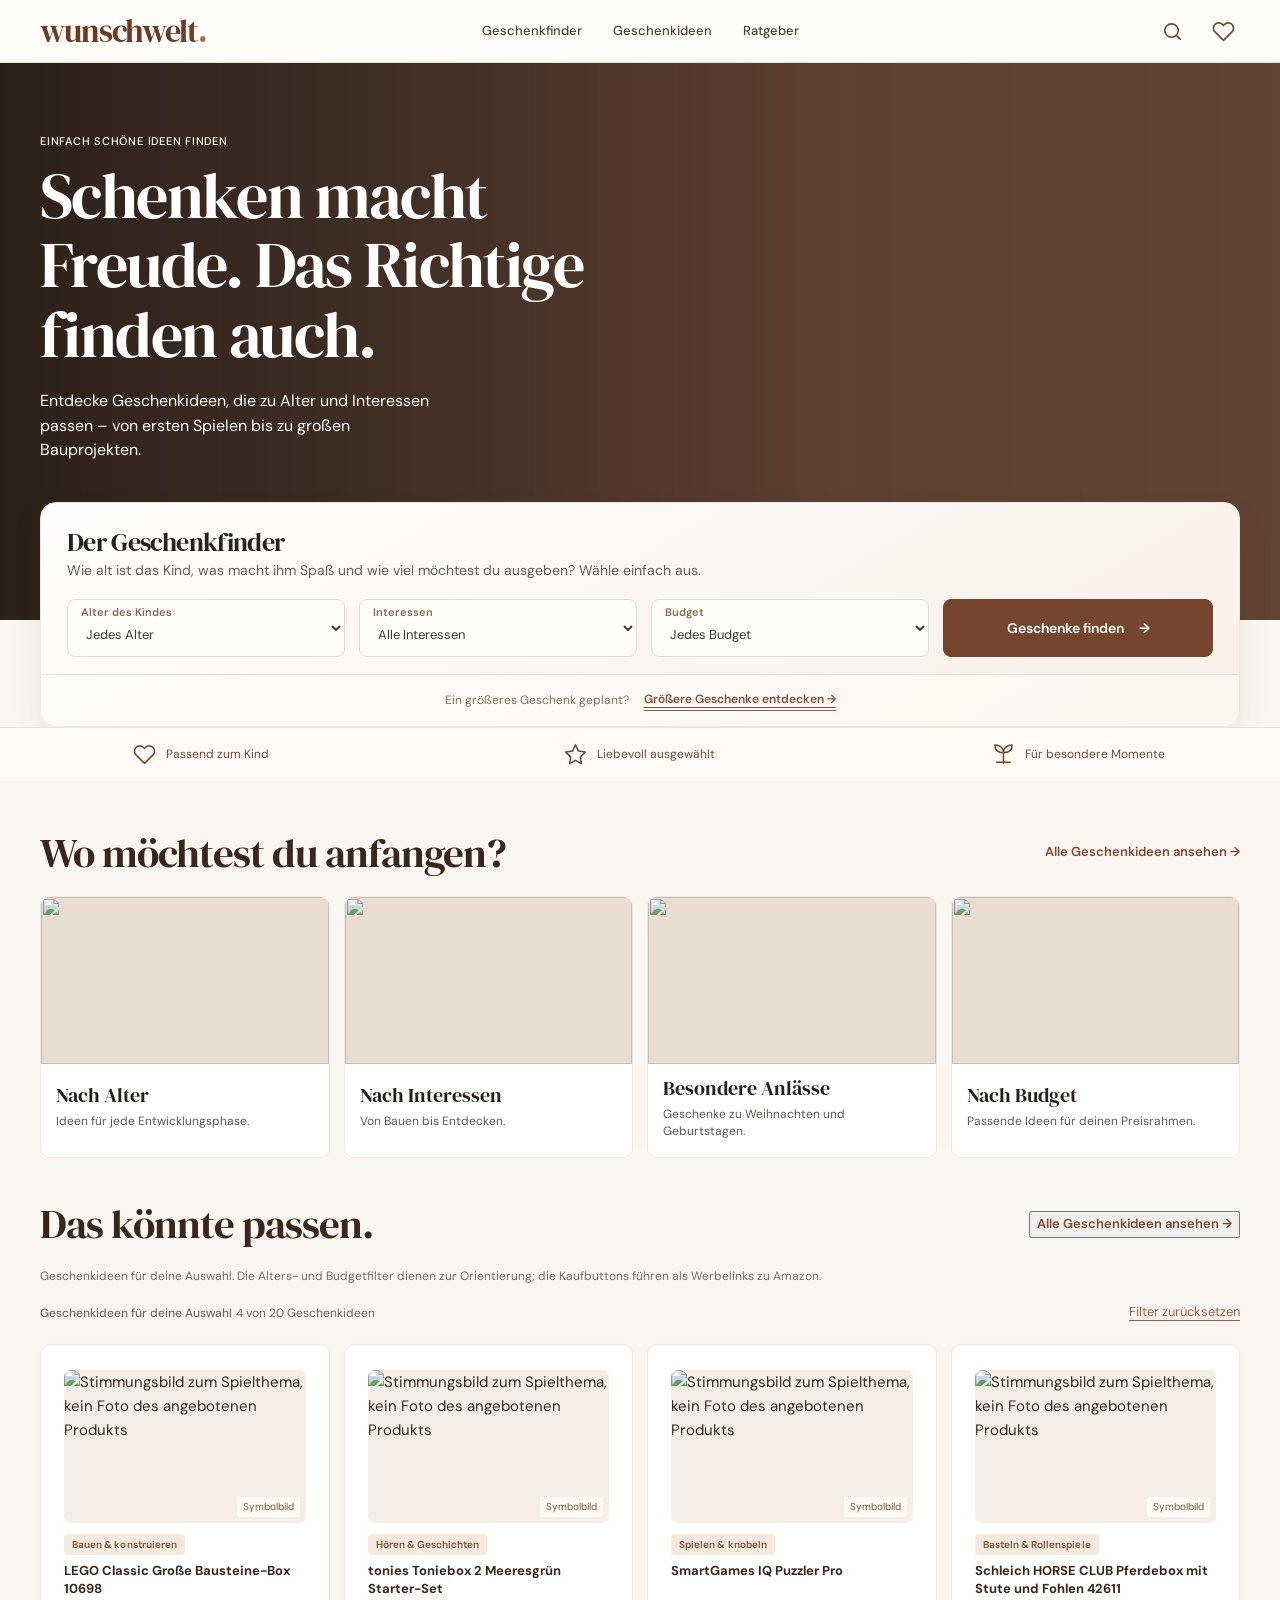
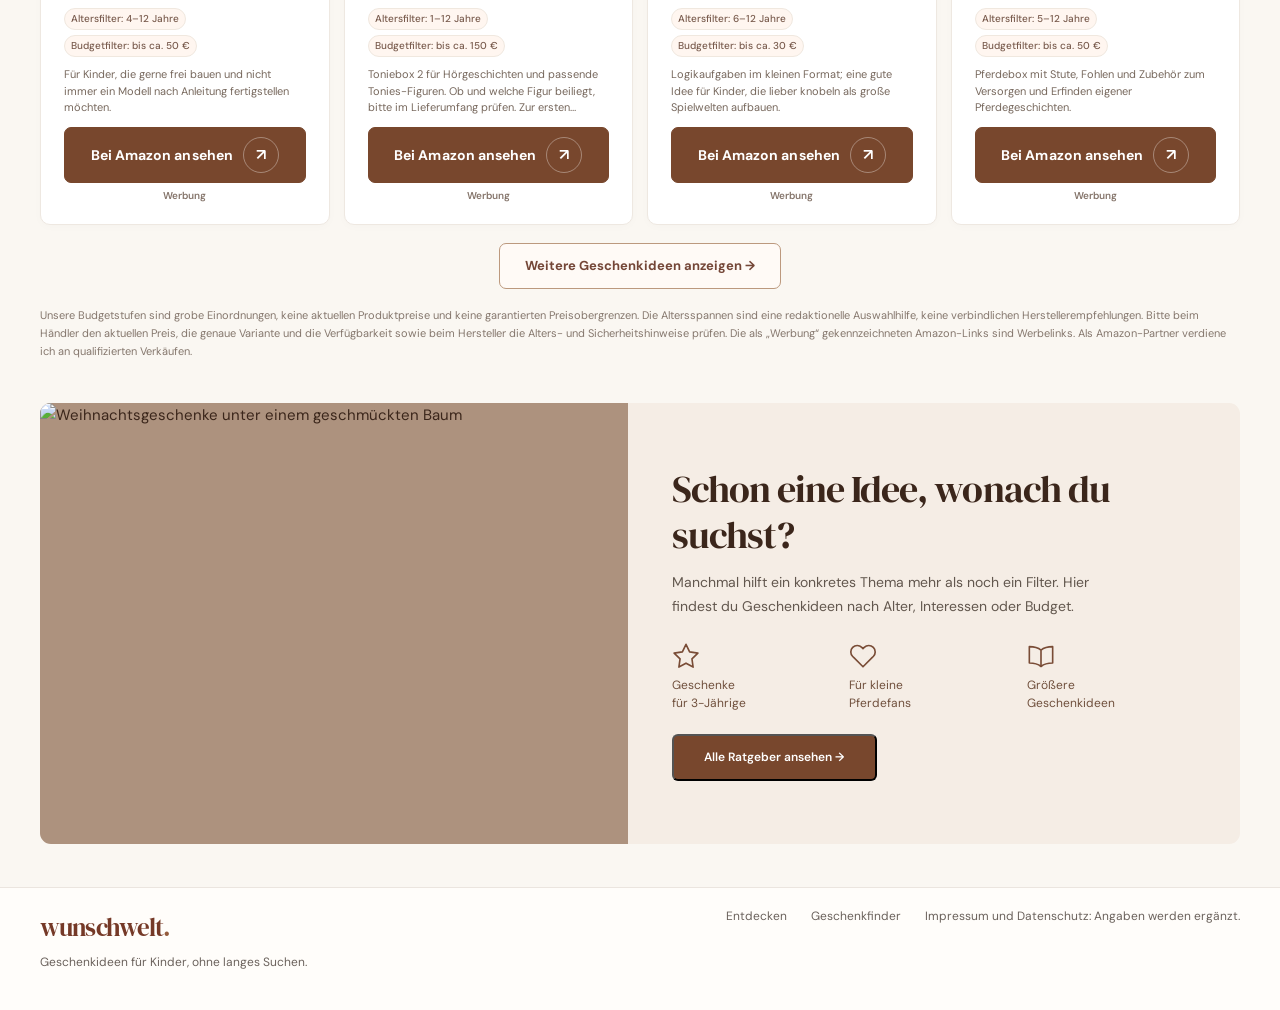
==== commit 381ced4a: "Fix HTML boundary after gift finder on redesigned homepage" ====
--- a/index.html
+++ b/index.html
@@ -243,7 +243,7 @@
 <div class="field"><label for="budget">Budget</label><select id="budget"><option value="0">Jedes Budget</option><option value="30">Bis ca. 30 €</option><option value="50">Bis ca. 50 €</option><option value="80">Bis ca. 80 €</option><option value="150">Bis ca. 150 €</option><option value="200">Bis ca. 200 €</option></select></div>
 <button class="button filter-button" type="submit">Geschenke finden <span aria-hidden="true">→</span></button></form>
 <div class="finder-shortcut"><span>Ein größeres Geschenk geplant?</span> <button id="premiumShortcut" class="premium-shortcut" type="button" aria-pressed="false">Größere Geschenke entdecken →</button></div>
-</div><div class="finder-trust" aria-label="Was uns wichtig ist"><span><svg viewBox="0 0 24 24" aria-hidden="true" stroke="currentColor" fill="none" stroke-width="1.6" stroke-linecap="round" stroke-linejoin="round"><path d="M20.84 4.61a5.5 5.5 0 0 0-7.78 0L12 5.67l-1.06-1.06a5.5 5.5 0 0 0-7.78 7.78l1.06 1.06L12 21.23l7.78-7.78 1.06-1.06a5.5 5.5 0 0 0 0-7.78Z"/></svg> Passend zum Kind</span><span><svg viewBox="0 0 24 24" aria-hidden="true" stroke="currentColor" fill="none" stroke-width="1.6" stroke-linecap="round" stroke-linejoin="round"><path d="m12 2 3.1 6.45 7.1 1.05-5.1 5 .99 7-6.09-3.36-6.09 3.36.99-7-5.1-5 7.1-1.05Z"/></svg> Liebevoll ausgewählt</span><span><svg viewBox="0 0 24 24" aria-hidden="true" stroke="currentColor" fill="none" stroke-width="1.6" stroke-linecap="round" stroke-linejoin="round"><path d="M12 21V10c-6 0-9-3-9-8 5 0 9 3 9 8 0-5 4-8 9-8 0 5-3 8-9 8"/><path d="M5 20h14"/></svg> Für besondere Momente</span></div></section>n>
+</div><div class="finder-trust" aria-label="Was uns wichtig ist"><span><svg viewBox="0 0 24 24" aria-hidden="true" stroke="currentColor" fill="none" stroke-width="1.6" stroke-linecap="round" stroke-linejoin="round"><path d="M20.84 4.61a5.5 5.5 0 0 0-7.78 0L12 5.67l-1.06-1.06a5.5 5.5 0 0 0-7.78 7.78l1.06 1.06L12 21.23l7.78-7.78 1.06-1.06a5.5 5.5 0 0 0 0-7.78Z"/></svg> Passend zum Kind</span><span><svg viewBox="0 0 24 24" aria-hidden="true" stroke="currentColor" fill="none" stroke-width="1.6" stroke-linecap="round" stroke-linejoin="round"><path d="m12 2 3.1 6.45 7.1 1.05-5.1 5 .99 7-6.09-3.36-6.09 3.36.99-7-5.1-5 7.1-1.05Z"/></svg> Liebevoll ausgewählt</span><span><svg viewBox="0 0 24 24" aria-hidden="true" stroke="currentColor" fill="none" stroke-width="1.6" stroke-linecap="round" stroke-linejoin="round"><path d="M12 21V10c-6 0-9-3-9-8 5 0 9 3 9 8 0-5 4-8 9-8 0 5-3 8-9 8"/><path d="M5 20h14"/></svg> Für besondere Momente</span></div></section>
 <section class="content shell home-categories" id="stoebern"><div class="section-head"><div><p class="eyebrow">Orientierung</p><h2>Wo möchtest du anfangen?</h2></div><a class="home-section-link" href="#ergebnisse">Alle Geschenkideen ansehen →</a></div>
 <div class="paths"><a class="path" href="#finder" data-focus="age"><span class="path-photo"><img src="https://images.unsplash.com/photo-1509676468933-c98e51205cef?auto=format&fit=crop&w=550&q=82" alt="" width="380" height="230" loading="lazy"></span><span class="path-body"><strong>Nach Alter</strong><small>Ideen für jede Entwicklungsphase.</small></span></a>
 <a class="path" href="#finder" data-focus="interest"><span class="path-photo"><img src="https://images.unsplash.com/photo-1566576912321-d58ddd7a6088?auto=format&fit=crop&w=550&q=82" alt="" width="380" height="230" loading="lazy"></span><span class="path-body"><strong>Nach Interessen</strong><small>Von Bauen bis Entdecken.</small></span></a>
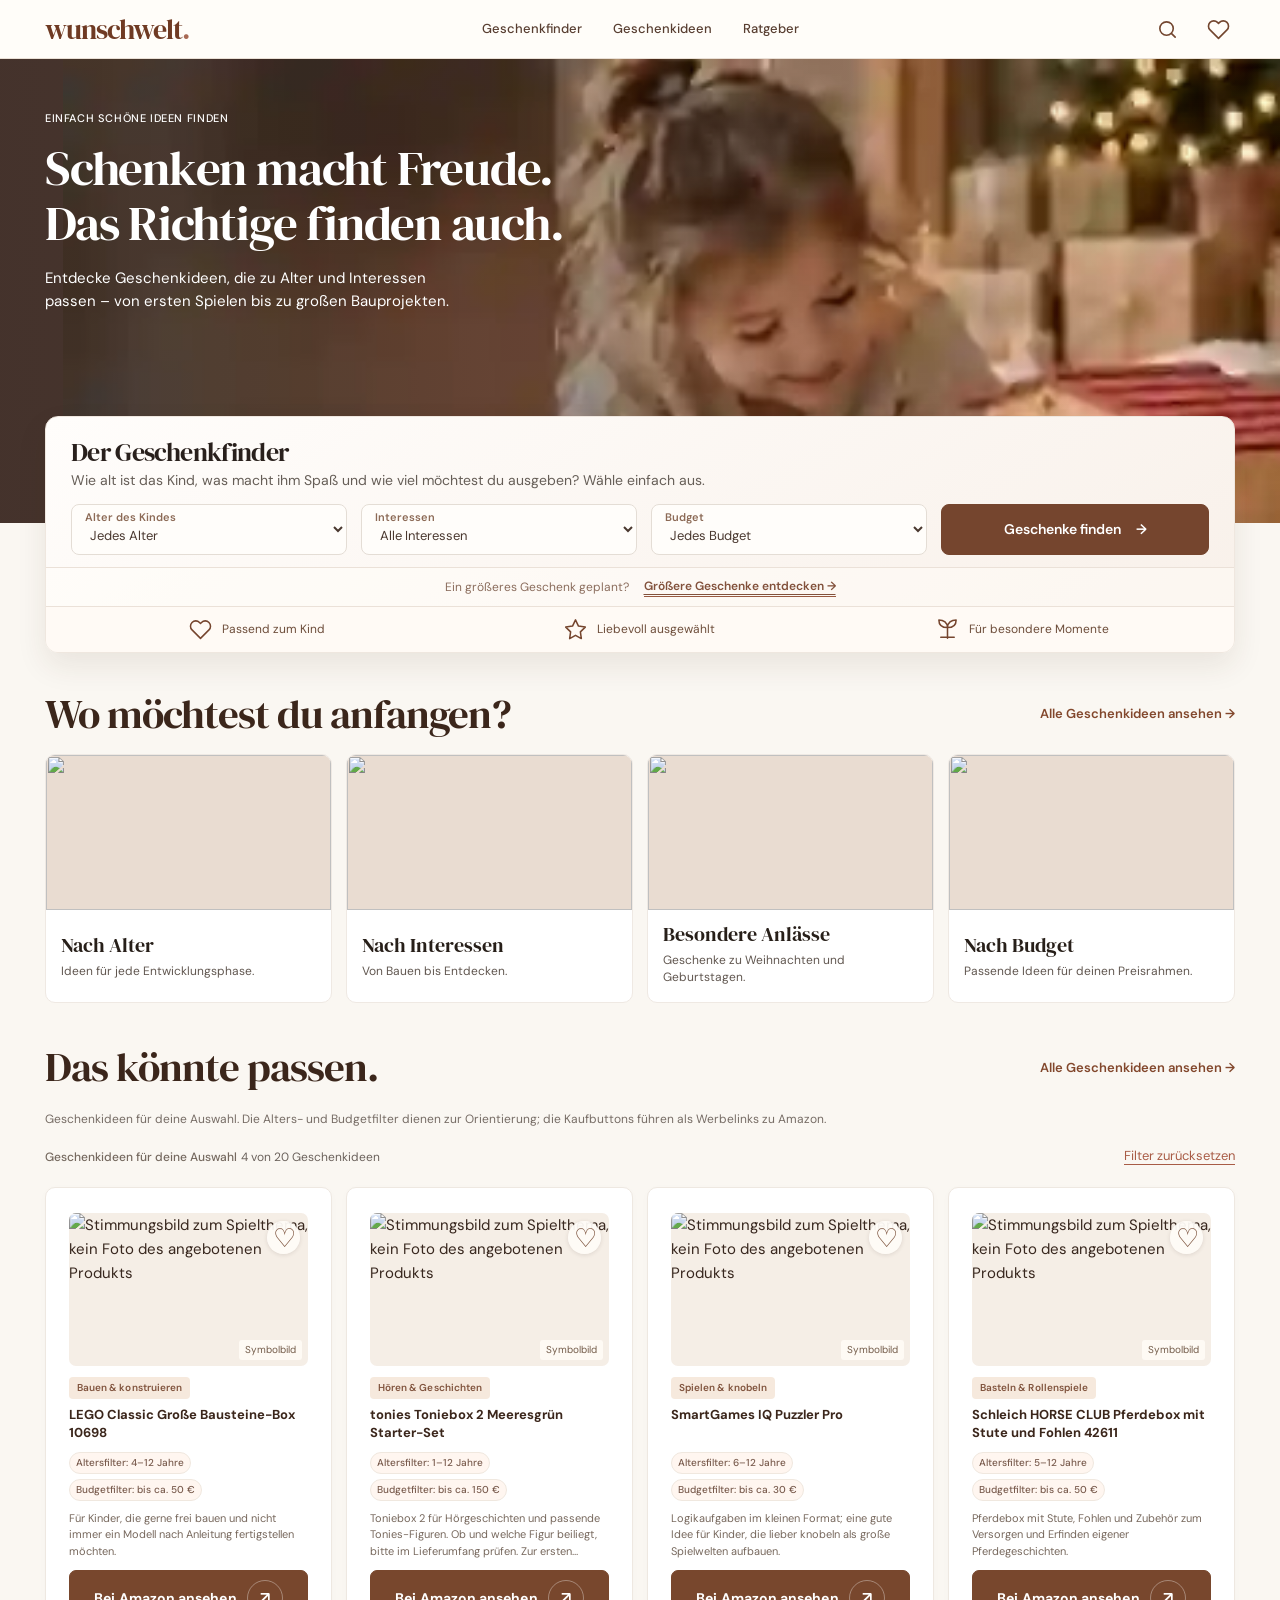
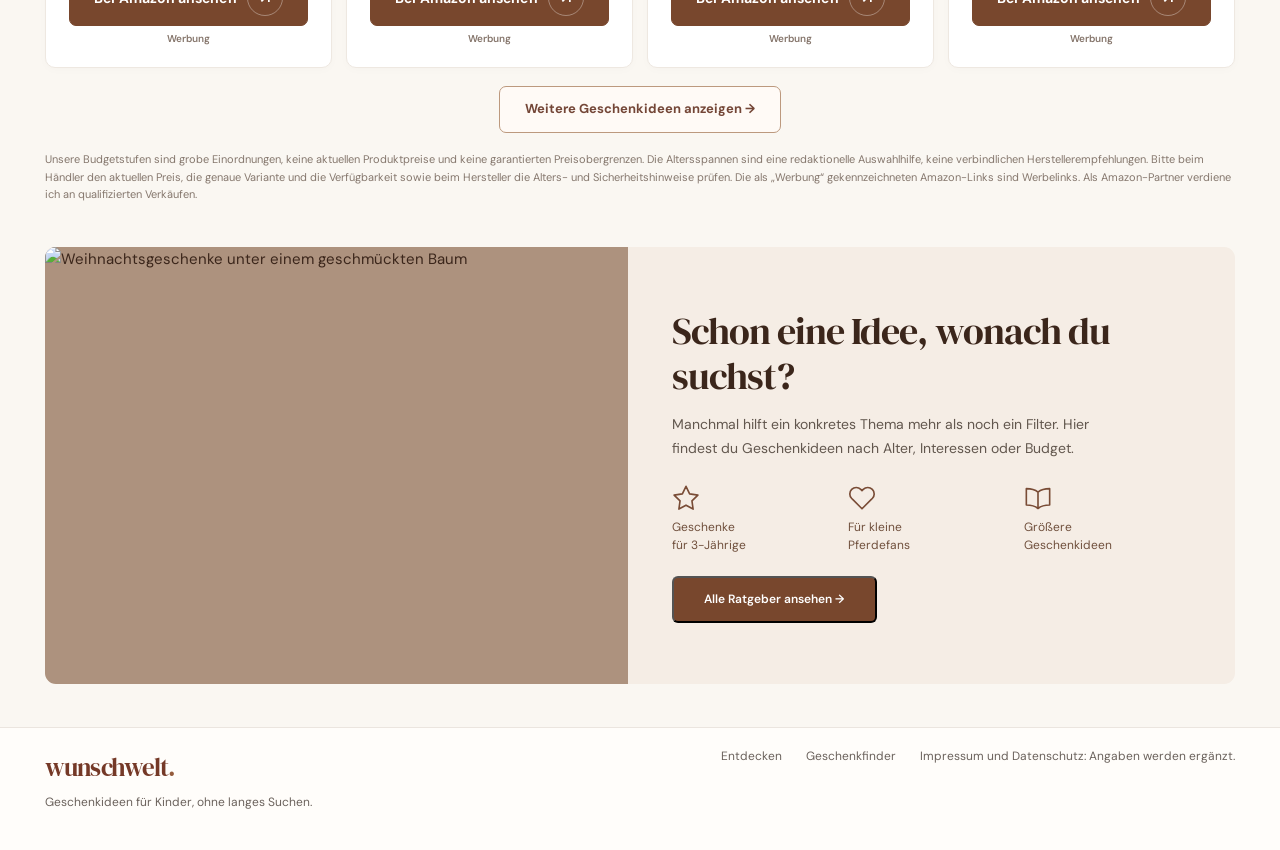
==== commit 15f01b6c: "Keep three finder benefits inside finder card, remove horizontal overflow" ====
--- a/index.html
+++ b/index.html
@@ -243,7 +243,7 @@
 <div class="field"><label for="budget">Budget</label><select id="budget"><option value="0">Jedes Budget</option><option value="30">Bis ca. 30 €</option><option value="50">Bis ca. 50 €</option><option value="80">Bis ca. 80 €</option><option value="150">Bis ca. 150 €</option><option value="200">Bis ca. 200 €</option></select></div>
 <button class="button filter-button" type="submit">Geschenke finden <span aria-hidden="true">→</span></button></form>
 <div class="finder-shortcut"><span>Ein größeres Geschenk geplant?</span> <button id="premiumShortcut" class="premium-shortcut" type="button" aria-pressed="false">Größere Geschenke entdecken →</button></div>
-</div><div class="finder-trust" aria-label="Was uns wichtig ist"><span><svg viewBox="0 0 24 24" aria-hidden="true" stroke="currentColor" fill="none" stroke-width="1.6" stroke-linecap="round" stroke-linejoin="round"><path d="M20.84 4.61a5.5 5.5 0 0 0-7.78 0L12 5.67l-1.06-1.06a5.5 5.5 0 0 0-7.78 7.78l1.06 1.06L12 21.23l7.78-7.78 1.06-1.06a5.5 5.5 0 0 0 0-7.78Z"/></svg> Passend zum Kind</span><span><svg viewBox="0 0 24 24" aria-hidden="true" stroke="currentColor" fill="none" stroke-width="1.6" stroke-linecap="round" stroke-linejoin="round"><path d="m12 2 3.1 6.45 7.1 1.05-5.1 5 .99 7-6.09-3.36-6.09 3.36.99-7-5.1-5 7.1-1.05Z"/></svg> Liebevoll ausgewählt</span><span><svg viewBox="0 0 24 24" aria-hidden="true" stroke="currentColor" fill="none" stroke-width="1.6" stroke-linecap="round" stroke-linejoin="round"><path d="M12 21V10c-6 0-9-3-9-8 5 0 9 3 9 8 0-5 4-8 9-8 0 5-3 8-9 8"/><path d="M5 20h14"/></svg> Für besondere Momente</span></div></section>
+<div class="finder-trust" aria-label="Was uns wichtig ist"><span><svg viewBox="0 0 24 24" aria-hidden="true" stroke="currentColor" fill="none" stroke-width="1.6" stroke-linecap="round" stroke-linejoin="round"><path d="M20.84 4.61a5.5 5.5 0 0 0-7.78 0L12 5.67l-1.06-1.06a5.5 5.5 0 0 0-7.78 7.78l1.06 1.06L12 21.23l7.78-7.78 1.06-1.06a5.5 5.5 0 0 0 0-7.78Z"/></svg> Passend zum Kind</span><span><svg viewBox="0 0 24 24" aria-hidden="true" stroke="currentColor" fill="none" stroke-width="1.6" stroke-linecap="round" stroke-linejoin="round"><path d="m12 2 3.1 6.45 7.1 1.05-5.1 5 .99 7-6.09-3.36-6.09 3.36.99-7-5.1-5 7.1-1.05Z"/></svg> Liebevoll ausgewählt</span><span><svg viewBox="0 0 24 24" aria-hidden="true" stroke="currentColor" fill="none" stroke-width="1.6" stroke-linecap="round" stroke-linejoin="round"><path d="M12 21V10c-6 0-9-3-9-8 5 0 9 3 9 8 0-5 4-8 9-8 0 5-3 8-9 8"/><path d="M5 20h14"/></svg> Für besondere Momente</span></div></div></section>
 <section class="content shell home-categories" id="stoebern"><div class="section-head"><div><p class="eyebrow">Orientierung</p><h2>Wo möchtest du anfangen?</h2></div><a class="home-section-link" href="#ergebnisse">Alle Geschenkideen ansehen →</a></div>
 <div class="paths"><a class="path" href="#finder" data-focus="age"><span class="path-photo"><img src="https://images.unsplash.com/photo-1509676468933-c98e51205cef?auto=format&fit=crop&w=550&q=82" alt="" width="380" height="230" loading="lazy"></span><span class="path-body"><strong>Nach Alter</strong><small>Ideen für jede Entwicklungsphase.</small></span></a>
 <a class="path" href="#finder" data-focus="interest"><span class="path-photo"><img src="https://images.unsplash.com/photo-1566576912321-d58ddd7a6088?auto=format&fit=crop&w=550&q=82" alt="" width="380" height="230" loading="lazy"></span><span class="path-body"><strong>Nach Interessen</strong><small>Von Bauen bis Entdecken.</small></span></a>
--- a/homepage-look.css
+++ b/homepage-look.css
@@ -107,3 +107,75 @@
 @media(max-width:760px){.shell{width:calc(100% - 32px)}.site-header .nav{min-height:59px;grid-template-columns:1fr auto}.site-header .logo{font-size:27px}.site-header .navlinks{grid-column:1/-1;grid-row:2;justify-content:center;padding-bottom:11px;gap:22px}.nav-actions{grid-column:2;grid-row:1}.hero.hero-wide{min-height:365px}.hero.hero-wide .hero-copy{width:calc(100% - 40px);padding:50px 0 115px}.hero.hero-wide h1{font-size:43px;max-width:475px}.hero.hero-wide .hero-copy>p:not(.eyebrow){font-size:14px;max-width:350px}.finder-wrap.finder-overlay{margin-top:-73px}.finder-overlay>.shell{padding:20px 18px 0}.finder-overlay .filters{grid-template-columns:repeat(2,minmax(0,1fr));gap:9px}.finder-overlay .field select{min-height:58px}.finder-overlay .filter-button{grid-column:2;min-height:58px}.finder-overlay .finder-shortcut,.finder-trust{margin:0 -18px;padding:11px 18px}.finder-trust{gap:4px}.finder-trust span{font-size:10px;white-space:normal;gap:5px}.finder-trust svg{width:18px;height:18px}.home-categories.content{padding-top:34px}.home-categories .paths{grid-template-columns:repeat(2,minmax(0,1fr))}.path-photo{height:152px}.home-results .results{grid-template-columns:repeat(2,minmax(0,1fr));gap:12px}.home-results .result-visual{height:165px}.home-results .result h3{font-size:13px}.home-guide-banner{grid-template-columns:1fr}.home-guide-photo{height:260px;min-height:0}.home-guide-copy{padding:24px 23px 28px}}
 @media(max-width:440px){.site-header .navlinks{gap:14px}.site-header .navlinks a{font-size:12px}.nav-actions svg{width:19px;height:19px}.hero.hero-wide{min-height:340px}.hero.hero-wide .hero-copy{padding-top:45px}.hero.hero-wide h1{font-size:36px}.finder-overlay .finder-header h2{font-size:24px}.finder-overlay .finder-header p{font-size:12px}.finder-overlay .filters{grid-template-columns:1fr}.finder-overlay .filter-button{grid-column:auto}.finder-overlay .finder-shortcut{display:block;text-align:center}.finder-trust{grid-template-columns:1fr;gap:7px}.finder-trust span{justify-content:flex-start;padding-left:10px}.home-categories .section-head h2,.home-results h2{font-size:28px}.home-section-link{font-size:11px}.path-photo{height:115px}.home-categories .path strong{font-size:16px}.path-body{padding:9px 11px;min-height:88px}.home-categories .path small{font-size:11px}.home-results .results{gap:9px}.home-results .result,.home-results .result:nth-child(n){padding:9px}.home-results .result-visual{height:115px}.home-results .result h3{font-size:12px}.home-results .product-facts span{font-size:9px}.home-guide-photo{height:235px}.guide-highlights{gap:9px}.guide-highlights a{font-size:11px}.footnav{display:flex;flex-wrap:wrap}}
 @media(prefers-reduced-motion:reduce){*{scroll-behavior:auto!important;transition:none!important}}
+
+
+/* Accessible interactions from the reference layout. */
+.home-section-link{border:0;background:none;padding:0;cursor:pointer;font-family:inherit}
+.nav-actions .is-active{background:#f3e3d6;color:#64351f}
+.result-visual .favorite-toggle{position:absolute;top:8px;right:8px;width:33px;height:33px;border:0;background:rgba(255,252,248,.94);color:#764b34;font-size:26px;line-height:1;border-radius:50%;display:grid;place-items:center;cursor:pointer;box-shadow:0 1px 4px rgba(60,41,31,.12)}
+.result-visual .favorite-toggle:hover{background:#fff3ea}
+.home-guides .guides-links.is-open{display:grid;grid-template-columns:repeat(3,minmax(0,1fr));gap:12px;margin:15px 0 0}
+.home-guides .guides-links.is-open a{background:#fff;box-shadow:0 1px 4px rgba(62,43,35,.03);border:1px solid #efe5da;border-radius:7px}
+.home-guides .guides-links.is-open a:hover{background:#fff8f1}
+@media(max-width:670px){.home-guides .guides-links.is-open{grid-template-columns:1fr}}
+
+
+/* Final visual alignment: image on the right, calm dark text area on the left. */
+.hero.hero-wide::before{background-image:linear-gradient(90deg,rgba(38,25,18,.8) 0%,rgba(49,32,22,.68) 30%,rgba(43,30,21,.22) 65%,rgba(36,24,18,.05) 100%),url("https://images.unsplash.com/photo-1509676468933-c98e51205cef?auto=format&fit=crop&w=1500&q=85");background-size:cover,auto 100%;background-position:center,right center;background-repeat:no-repeat;background-color:#6e4a37}
+@media(max-width:760px){.hero.hero-wide::before{background-size:cover,auto 100%;background-position:center,right center}}
+
+/* Reference-proportion correction: compact hero and visible finder on desktop. */
+@media(min-width:761px){
+  .site-header .nav{min-height:58px}
+  .site-header .logo{font-size:28px}
+  .shell{width:min(1400px,calc(100% - 90px))}
+  .hero.hero-wide{height:465px;min-height:0;align-items:flex-start}
+  .hero.hero-wide .hero-copy{width:min(1400px,calc(100% - 90px));padding:52px 0 0;flex:none}
+  .hero.hero-wide h1{font-size:clamp(38px,3.8vw,53px);line-height:1.13;max-width:580px;margin-bottom:16px}
+  .hero.hero-wide .hero-copy .eyebrow{font-size:11px;letter-spacing:.055em;margin-bottom:13px}
+  .hero.hero-wide .hero-copy>p:not(.eyebrow){font-size:15px;line-height:1.57;max-width:425px}
+  .finder-wrap.finder-overlay{margin:-107px auto 0}
+  .finder-overlay>.shell{padding:20px 25px 0;border-radius:13px}
+  .finder-overlay .filters{margin:13px 0 12px}
+  .finder-overlay .field select,.finder-overlay .filter-button{min-height:51px}
+  .finder-overlay .field select{padding-top:18px;padding-bottom:6px}
+  .finder-overlay .finder-shortcut{padding:9px 25px}
+  .finder-trust{padding:11px 25px}
+  .home-categories.content{padding-top:37px}
+  .home-categories .section-head{margin-bottom:15px}
+  .home-categories .path-photo{height:155px}
+  .home-categories .path-body{min-height:81px}
+  .home-results.shop-results{padding-top:31px}
+}
+@media(min-width:1350px){
+  .hero.hero-wide{height:485px}
+  .hero.hero-wide .hero-copy{padding-top:55px}
+  .hero.hero-wide h1{font-size:53px;max-width:565px}
+  .finder-wrap.finder-overlay{margin-top:-116px}
+}
+@media(max-width:760px){
+ .hero.hero-wide{height:335px;min-height:0}
+ .hero.hero-wide .hero-copy{padding-top:35px;padding-bottom:0}
+ .hero.hero-wide h1{font-size:clamp(32px,6.8vw,42px);line-height:1.13}
+ .finder-wrap.finder-overlay{margin-top:-50px}
+}
+@media(max-width:440px){
+ .hero.hero-wide{height:330px}
+ .hero.hero-wide h1{font-size:34px}
+}
+
+
+/* Approved hero photo from the original mockup, not stock baby imagery. */
+.hero.hero-wide::before{
+ background-color:#564038;
+ background-image:
+   linear-gradient(90deg,rgba(42,30,25,.40) 0%,rgba(45,31,25,.31) 30%,rgba(44,30,24,.13) 59%,rgba(44,30,24,.02) 100%),
+   url("./assets/homepage-hero-reference.svg");
+ background-size:cover,auto 100%;
+ background-position:center,right center;
+ background-repeat:no-repeat;
+ filter:none;
+}
+@media(max-width:760px){
+ .hero.hero-wide::before{background-size:cover,auto 100%;background-position:center,right center;}
+}
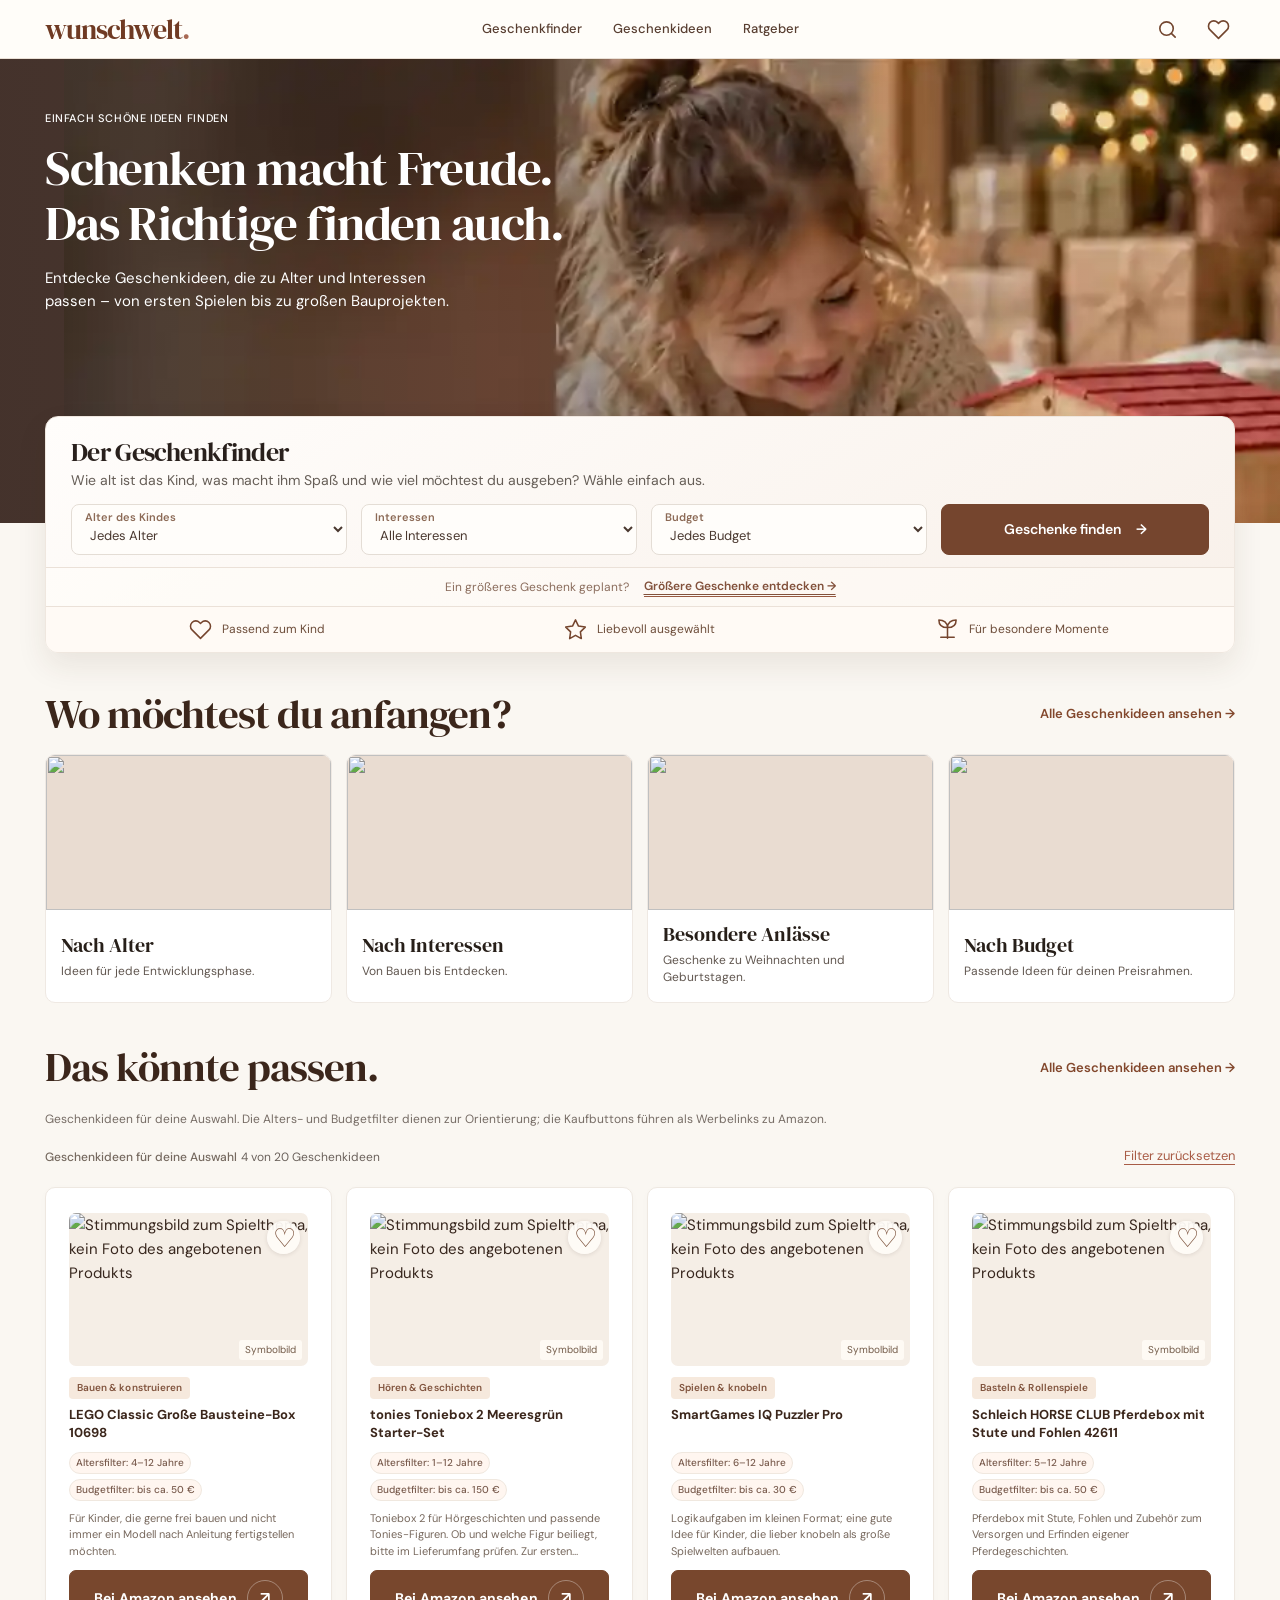
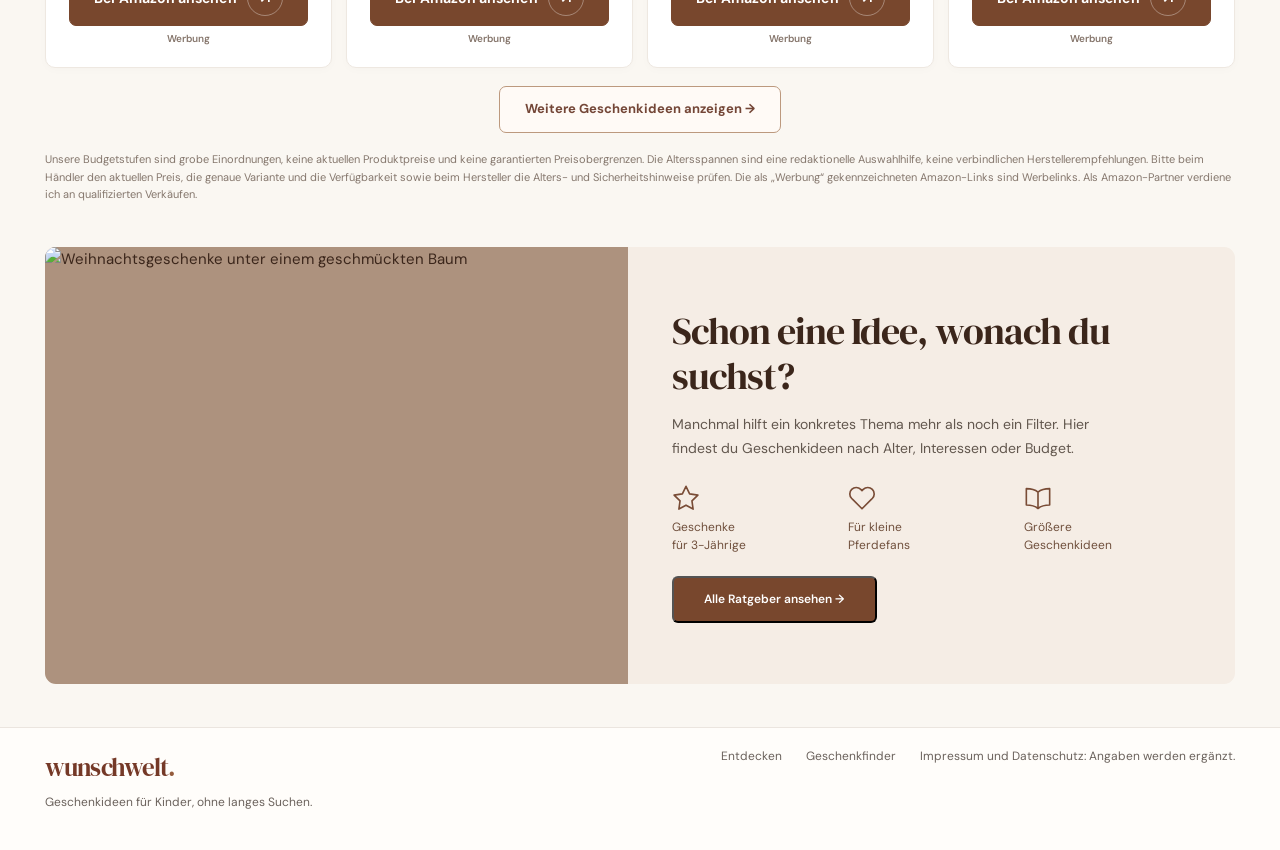
==== commit 89ac62b1: "Refresh homepage CSS for improved hero and contained finder layout" ====
--- a/index.html
+++ b/index.html
@@ -222,7 +222,7 @@
 .guides-arr{font-size:22px;color:#ab6a51}
 @media(max-width:680px){.guides-strip{padding:40px 0 33px}.guides-head{display:block;margin-bottom:18px}.guides-head>p{margin-top:14px}.guides-links a{padding:15px 5px}.guides-links strong{font-size:23px}}
 </style>
-<link rel="stylesheet" href="./homepage-look.css">
+<link rel="stylesheet" href="./homepage-look.css?v=20261011-2">
 <script>window.va=window.va||function(){(window.vaq=window.vaq||[]).push(arguments);};</script>
 <script defer src="/_vercel/insights/script.js"></script>
 </head>
--- a/homepage-look.css
+++ b/homepage-look.css
@@ -170,7 +170,7 @@
  background-color:#564038;
  background-image:
    linear-gradient(90deg,rgba(42,30,25,.40) 0%,rgba(45,31,25,.31) 30%,rgba(44,30,24,.13) 59%,rgba(44,30,24,.02) 100%),
-   url("./assets/homepage-hero-reference.svg");
+   url("./assets/homepage-hero-reference.svg?v=850");
  background-size:cover,auto 100%;
  background-position:center,right center;
  background-repeat:no-repeat;
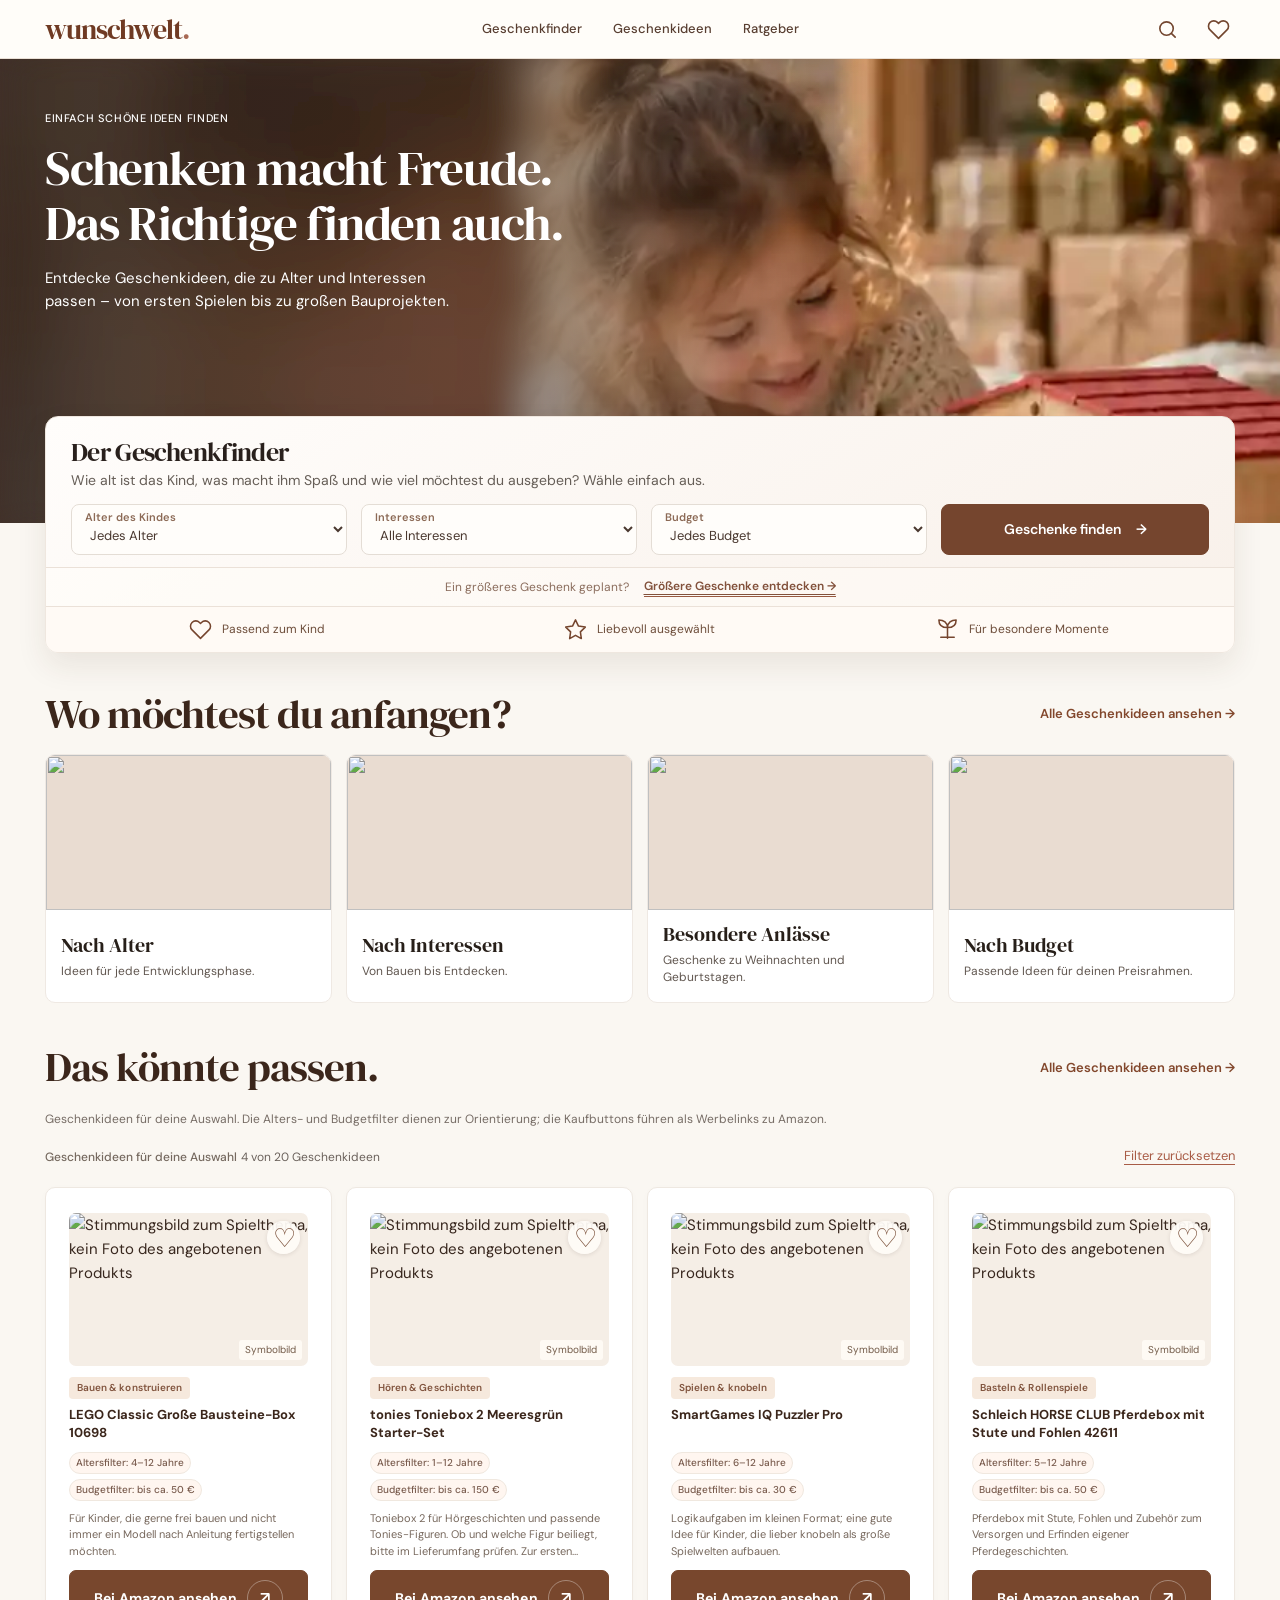
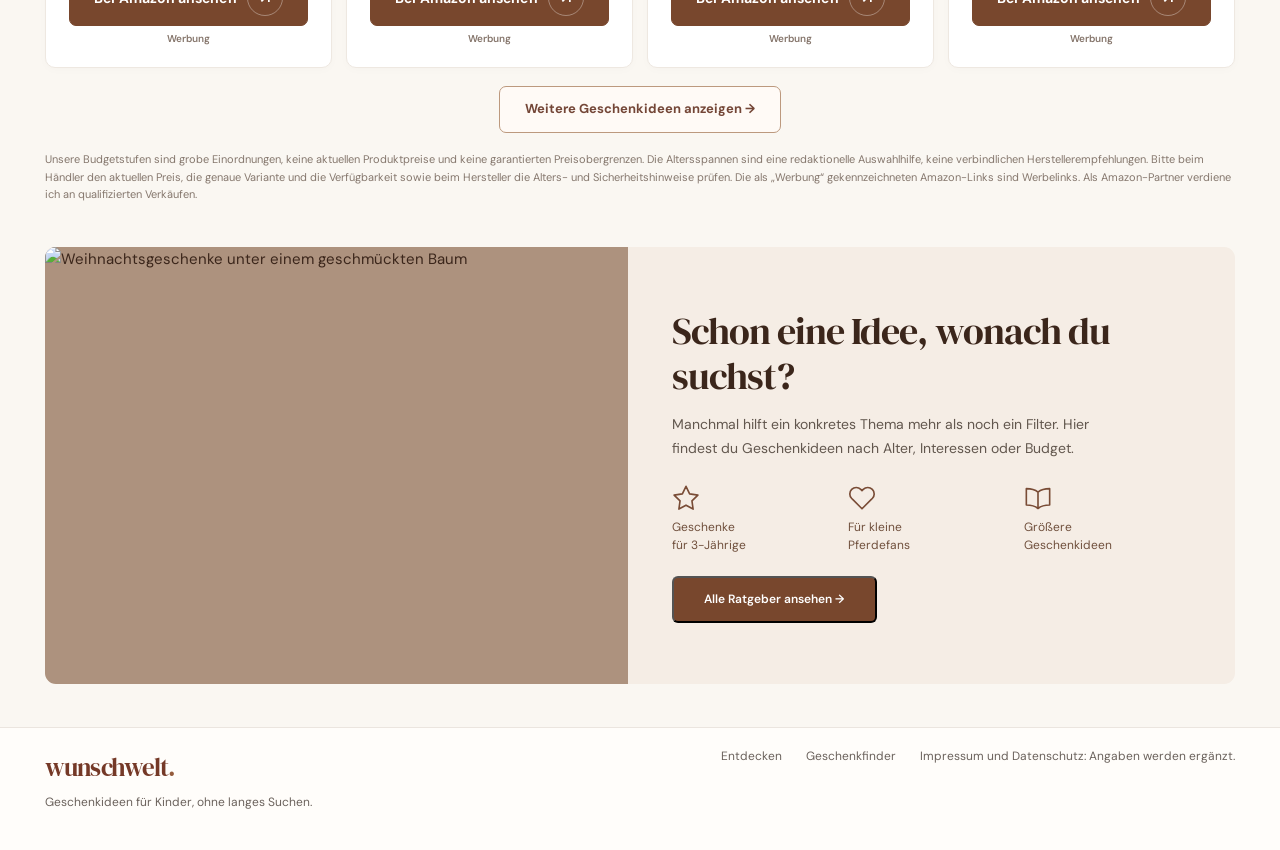
==== commit 4b41daab: "Serve corrected homepage hero without stale browser CSS" ====
--- a/index.html
+++ b/index.html
@@ -222,7 +222,7 @@
 .guides-arr{font-size:22px;color:#ab6a51}
 @media(max-width:680px){.guides-strip{padding:40px 0 33px}.guides-head{display:block;margin-bottom:18px}.guides-head>p{margin-top:14px}.guides-links a{padding:15px 5px}.guides-links strong{font-size:23px}}
 </style>
-<link rel="stylesheet" href="./homepage-look.css?v=20261011-2">
+<link rel="stylesheet" href="./homepage-look.css?v=20261011-3">
 <script>window.va=window.va||function(){(window.vaq=window.vaq||[]).push(arguments);};</script>
 <script defer src="/_vercel/insights/script.js"></script>
 </head>
--- a/homepage-look.css
+++ b/homepage-look.css
@@ -179,3 +179,12 @@
 @media(max-width:760px){
  .hero.hero-wide::before{background-size:cover,auto 100%;background-position:center,right center;}
 }
+
+/* Smooth full-bleed hero: avoids an exposed image edge on widescreen displays. */
+.hero.hero-wide::before{
+  background-image:linear-gradient(90deg,rgba(28,15,10,.35) 0%,rgba(35,24,19,.18) 42%,transparent 70%),url("./assets/homepage-hero-reference.svg?v=blend1");
+  background-size:cover,cover;
+  background-position:center center,center center;
+  background-repeat:no-repeat;
+}
+@media(max-width:760px){.hero.hero-wide::before{background-size:cover,cover;background-position:center center,center center}}
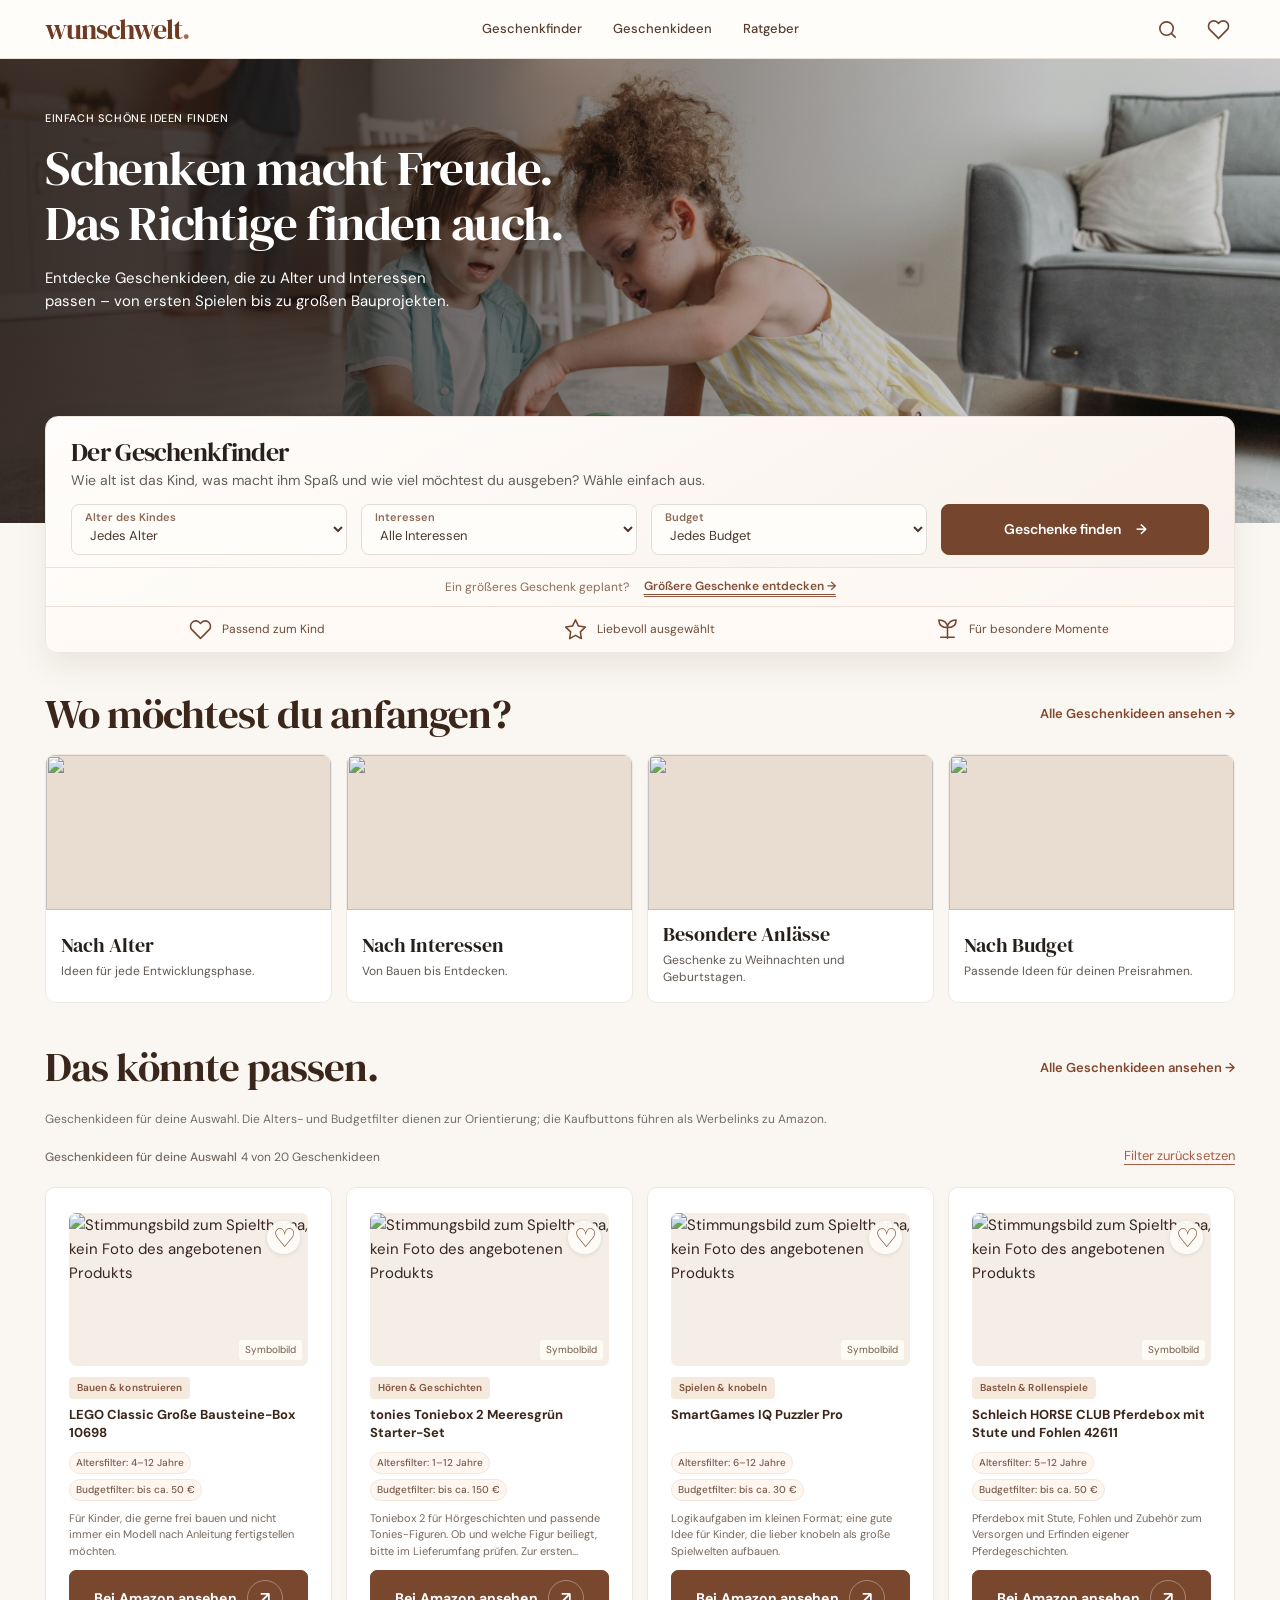
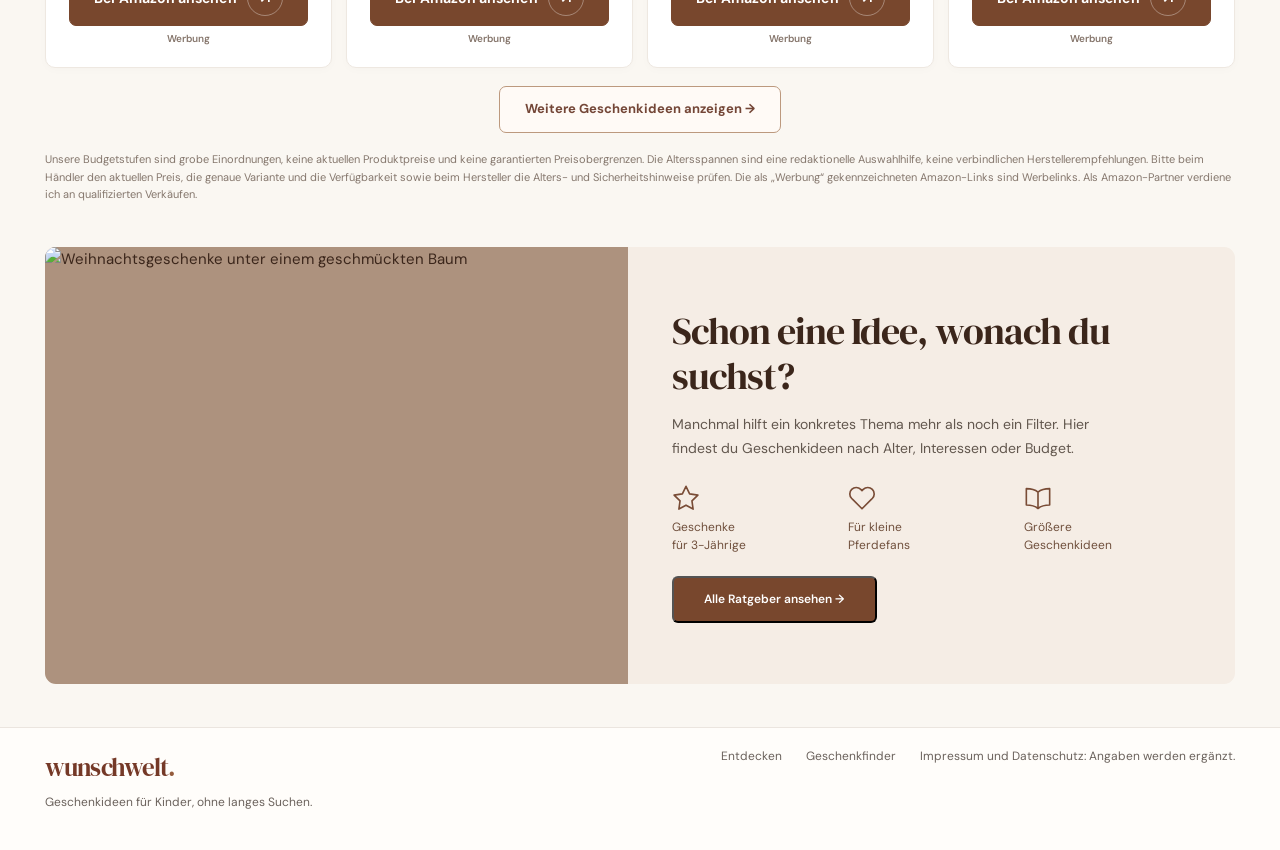
==== commit d446d3e6: "Refresh homepage CSS cache for uploaded Pexels hero" ====
--- a/index.html
+++ b/index.html
@@ -222,7 +222,7 @@
 .guides-arr{font-size:22px;color:#ab6a51}
 @media(max-width:680px){.guides-strip{padding:40px 0 33px}.guides-head{display:block;margin-bottom:18px}.guides-head>p{margin-top:14px}.guides-links a{padding:15px 5px}.guides-links strong{font-size:23px}}
 </style>
-<link rel="stylesheet" href="./homepage-look.css?v=20261011-3">
+<link rel="stylesheet" href="./homepage-look.css?v=pexels-8763137">
 <script>window.va=window.va||function(){(window.vaq=window.vaq||[]).push(arguments);};</script>
 <script defer src="/_vercel/insights/script.js"></script>
 </head>
--- a/homepage-look.css
+++ b/homepage-look.css
@@ -188,3 +188,14 @@
   background-repeat:no-repeat;
 }
 @media(max-width:760px){.hero.hero-wide::before{background-size:cover,cover;background-position:center center,center center}}
+
+/* Real Pexels hero image supplied by site owner. */
+.hero.hero-wide::before{
+  background-color:#61483d;
+  background-image:linear-gradient(90deg,rgba(33,21,16,.84) 0%,rgba(33,21,16,.69) 27%,rgba(33,21,16,.34) 49%,rgba(33,21,16,.04) 82%),url("/pexels-pavel-danilyuk-8763137.jpg");
+  background-size:cover,cover;
+  background-position:center,center 45%;
+  background-repeat:no-repeat;
+  filter:none;
+}
+@media(max-width:760px){.hero.hero-wide::before{background-position:center,55% center}}
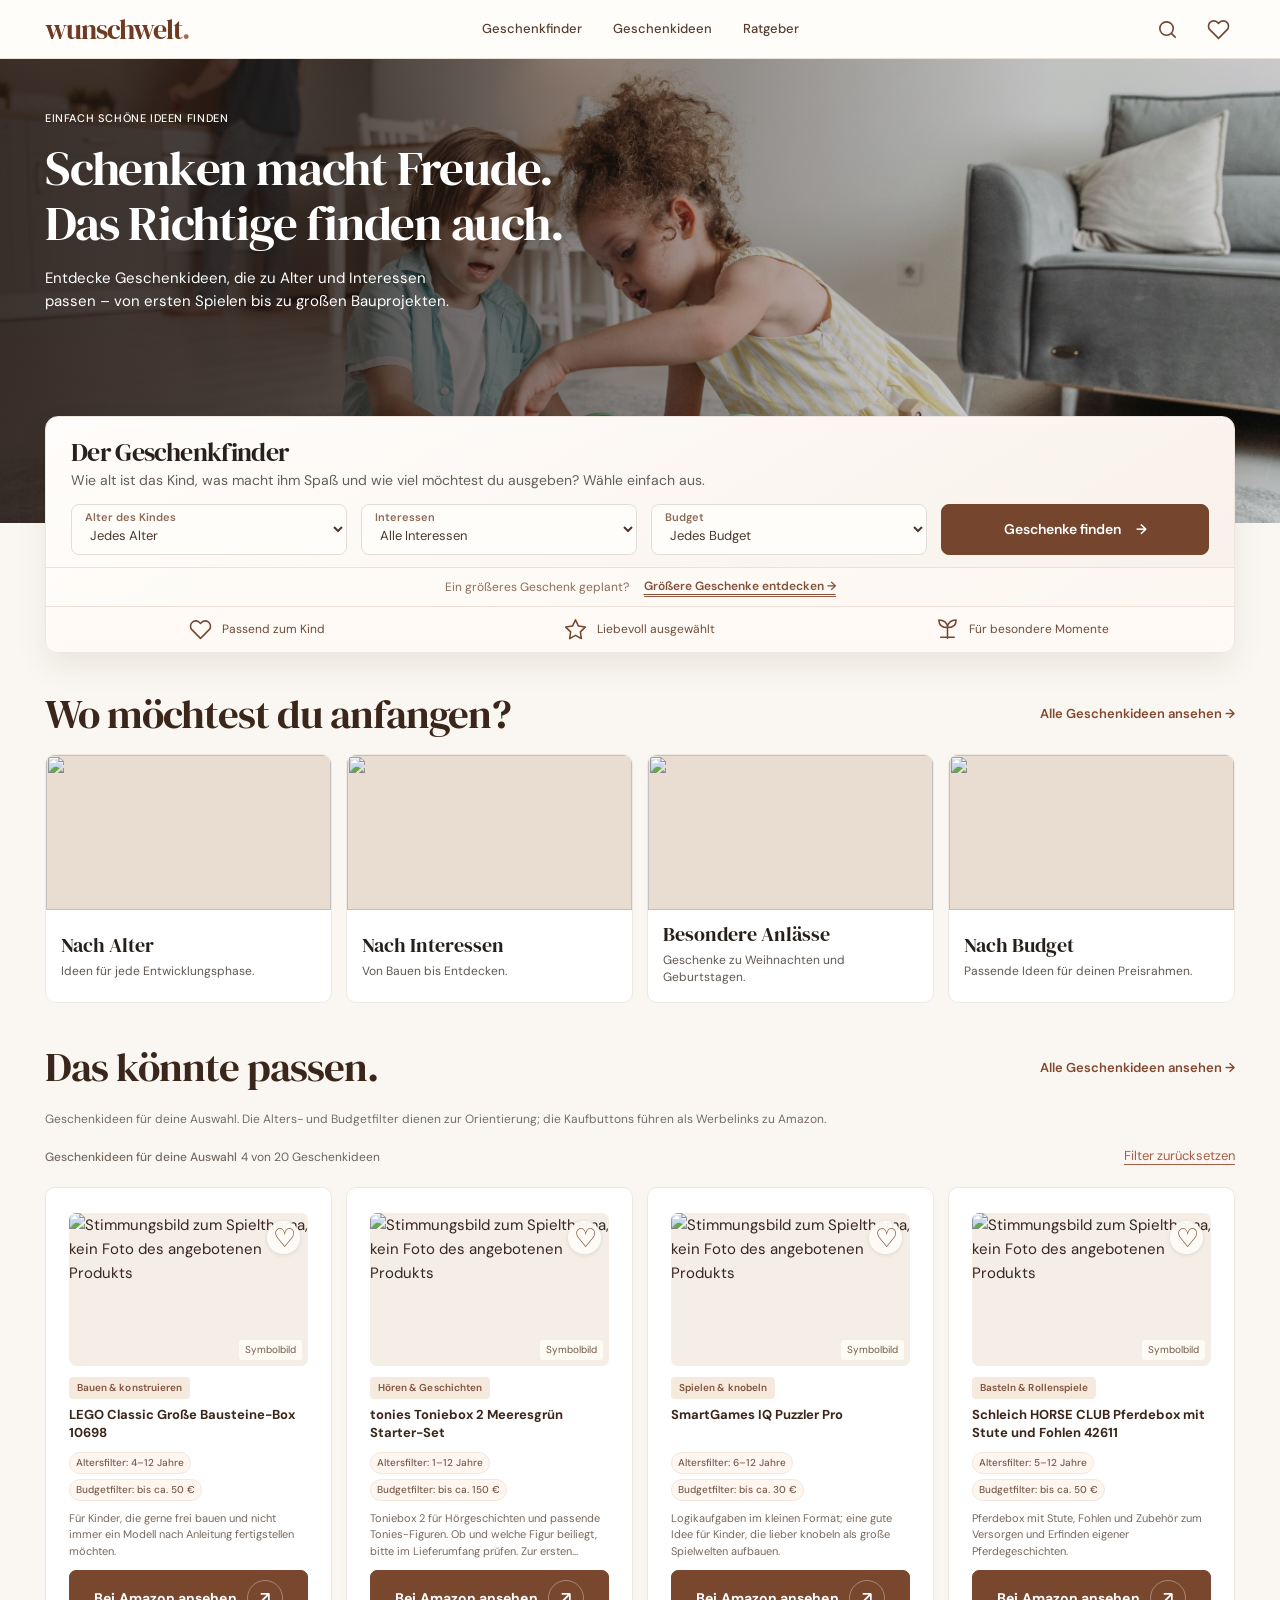
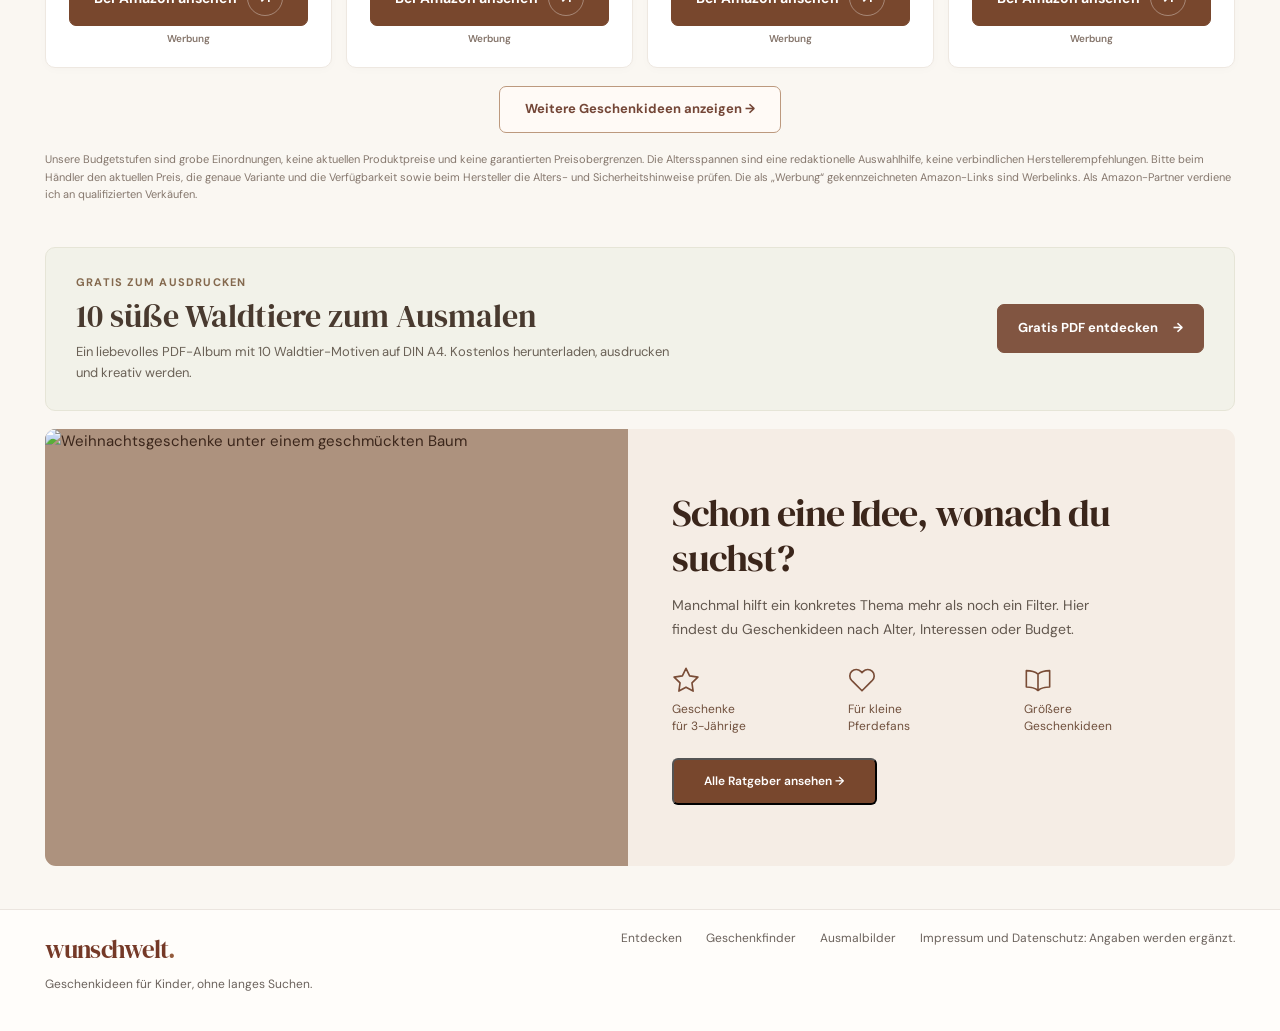
==== commit 4432af19: "Publish free woodland coloring PDF landing page and Pinterest destination" ====
--- a/index.html
+++ b/index.html
@@ -253,6 +253,10 @@
 <div id="results" class="results" aria-live="polite"></div><button id="more" type="button" class="more" hidden>Weitere Geschenkideen anzeigen <span aria-hidden="true">→</span></button>
 <p class="note">Unsere Budgetstufen sind grobe Einordnungen, keine aktuellen Produktpreise und keine garantierten Preisobergrenzen. Die Altersspannen sind eine redaktionelle Auswahlhilfe, keine verbindlichen Herstellerempfehlungen. Bitte beim Händler den aktuellen Preis, die genaue Variante und die Verfügbarkeit sowie beim Hersteller die Alters- und Sicherheitshinweise prüfen. Die als „Werbung“ gekennzeichneten Amazon-Links sind Werbelinks. Als Amazon-Partner verdiene ich an qualifizierten Verkäufen.</p></section>
 <section class="shell guides-strip home-guides" id="ratgeber" aria-labelledby="guide-heading">
+<aside class="freebie-feature" id="ausmalbilder" aria-label="Kostenlose Ausmalbilder">
+  <div class="freebie-copy"><p class="freebie-kicker">Gratis zum Ausdrucken</p><h3>10 süße Waldtiere zum Ausmalen</h3><p>Ein liebevolles PDF-Album mit 10 Waldtier-Motiven auf DIN A4. Kostenlos herunterladen, ausdrucken und kreativ werden.</p></div>
+  <a class="freebie-link" href="./ausmalbilder-waldtiere.html">Gratis PDF entdecken <span aria-hidden="true">→</span></a>
+</aside>
 <div class="home-guide-banner">
 <div class="home-guide-photo"><img src="https://images.unsplash.com/photo-1767743189702-5683fde98766?auto=format&fit=crop&w=550&q=82" alt="Weihnachtsgeschenke unter einem geschmückten Baum" width="800" height="600" loading="lazy"></div>
 <div class="home-guide-copy"><p class="eyebrow">Zum Weiterstöbern</p><h2 id="guide-heading">Schon eine Idee, wonach du suchst?</h2><p>Manchmal hilft ein konkretes Thema mehr als noch ein Filter. Hier findest du Geschenkideen nach Alter, Interessen oder Budget.</p>
@@ -269,7 +273,7 @@
 </div>
 </section>
 </main>
-<footer><div class="shell foot"><div><a class="logo" href="#start">wunschwelt<span>.</span></a><p>Geschenkideen für Kinder, ohne langes Suchen.</p></div><div class="footnav"><a href="#stoebern">Entdecken</a><a href="#finder">Geschenkfinder</a><span>Impressum und Datenschutz: Angaben werden ergänzt.</span></div></div></footer>
+<footer><div class="shell foot"><div><a class="logo" href="#start">wunschwelt<span>.</span></a><p>Geschenkideen für Kinder, ohne langes Suchen.</p></div><div class="footnav"><a href="#stoebern">Entdecken</a><a href="#finder">Geschenkfinder</a><a href="./ausmalbilder-waldtiere.html">Ausmalbilder</a><span>Impressum und Datenschutz: Angaben werden ergänzt.</span></div></div></footer>
 <script>
 const raw=[
 ["LEGO Classic Große Bausteine-Box 10698","bauen",4,12,50,"Für Kinder, die gerne frei bauen und nicht immer ein Modell nach Anleitung fertigstellen möchten."],
--- a/homepage-look.css
+++ b/homepage-look.css
@@ -199,3 +199,14 @@
   filter:none;
 }
 @media(max-width:760px){.hero.hero-wide::before{background-position:center,55% center}}
+
+
+/* Free printable woodland animal colouring pages, matching the existing editorial design. */
+.freebie-feature{display:flex;align-items:center;justify-content:space-between;gap:24px;margin:0 0 18px;padding:26px 30px;background:#f2f2e9;border:1px solid #e6e5d7;border-radius:10px}
+.freebie-copy{flex:1;min-width:0}
+.freebie-kicker{font-size:11px;font-weight:700;letter-spacing:.11em;text-transform:uppercase;color:#84694e;margin:0 0 5px}
+.freebie-feature h3{font-family:'DM Serif Display',Georgia,serif;font-weight:400;font-size:clamp(24px,2.6vw,32px);line-height:1.2;margin:0 0 7px;color:#493a2f}
+.freebie-feature .freebie-copy>p:last-child{font-size:13px;line-height:1.6;color:#6a6156;margin:0;max-width:600px}
+.freebie-link{display:inline-flex;gap:15px;align-items:center;justify-content:center;background:#815541;color:#fff;text-decoration:none;border:1px solid #815541;padding:13px 20px;border-radius:7px;font-size:13px;font-weight:700;white-space:nowrap;min-height:48px}
+.freebie-link:hover{background:#664331;border-color:#664331}
+@media(max-width:760px){.freebie-feature{flex-direction:column;align-items:stretch;padding:22px 23px;gap:18px}.freebie-link{align-self:flex-start}}
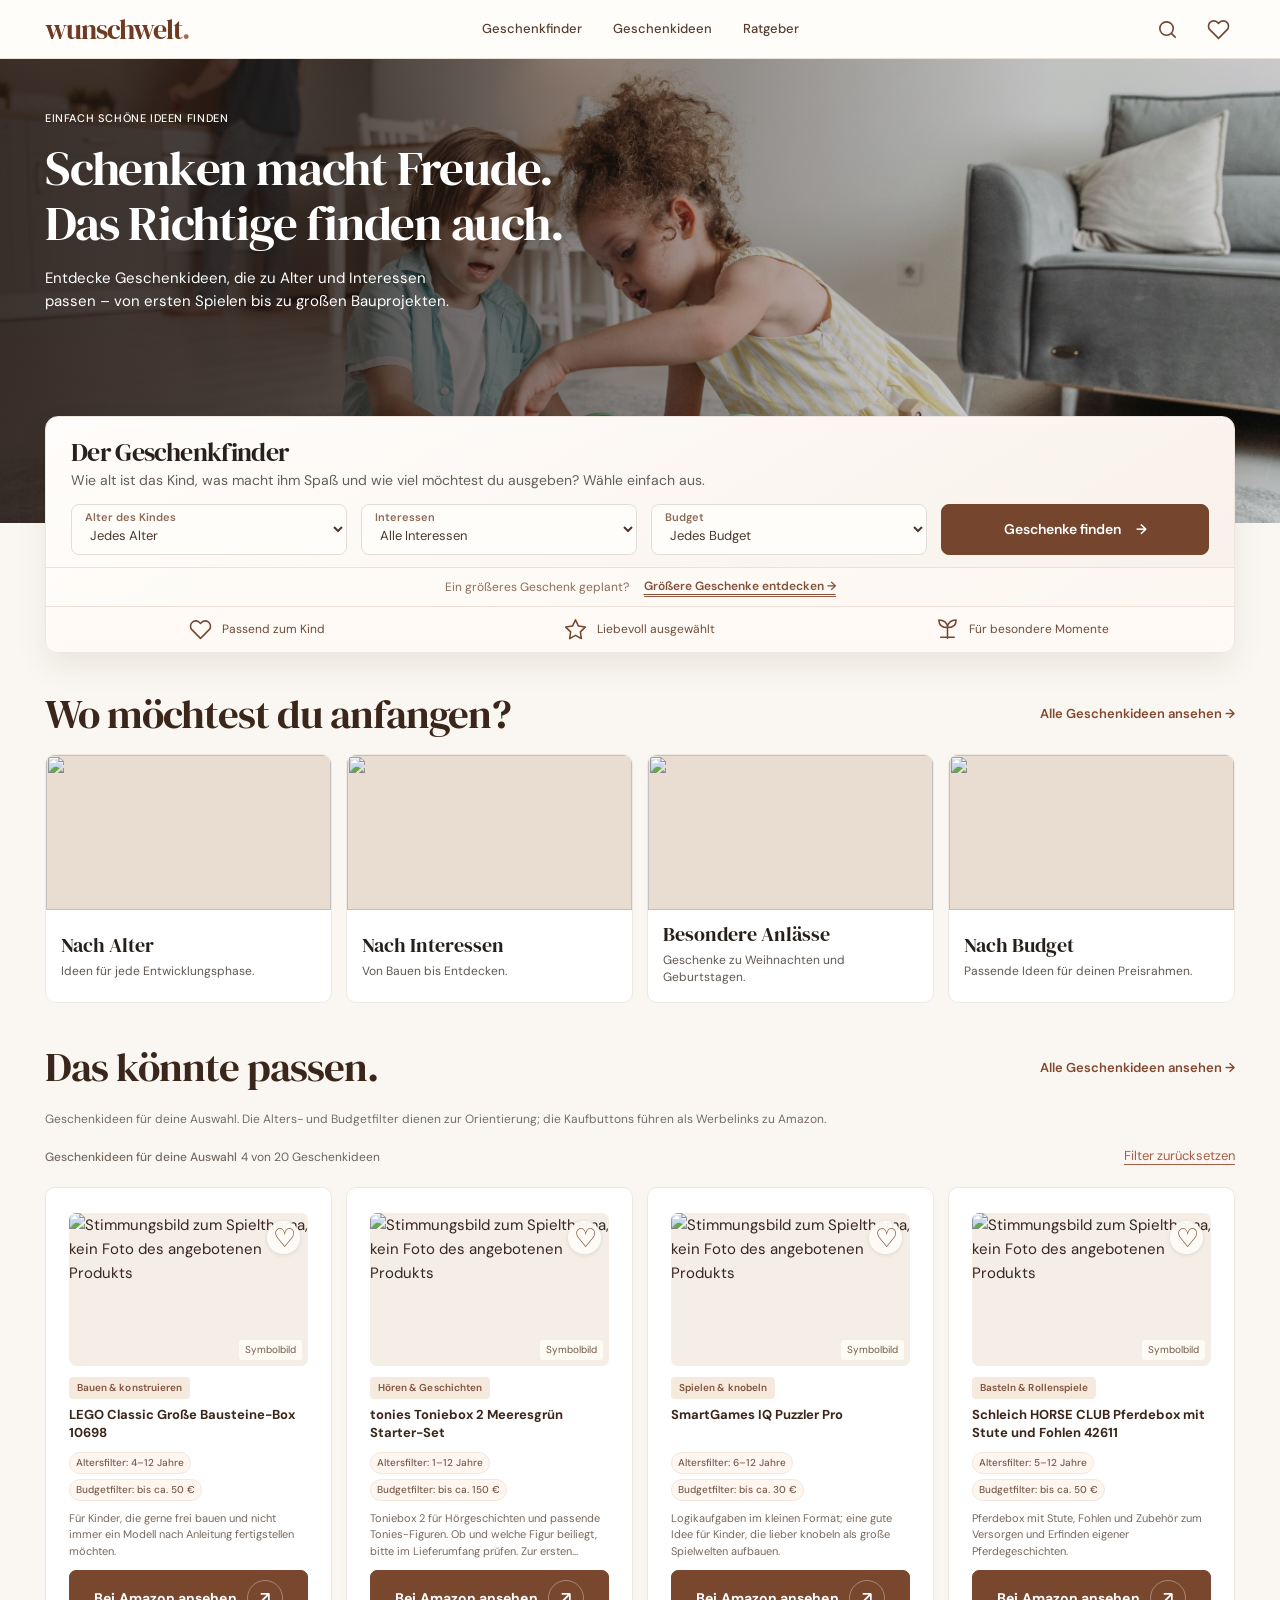
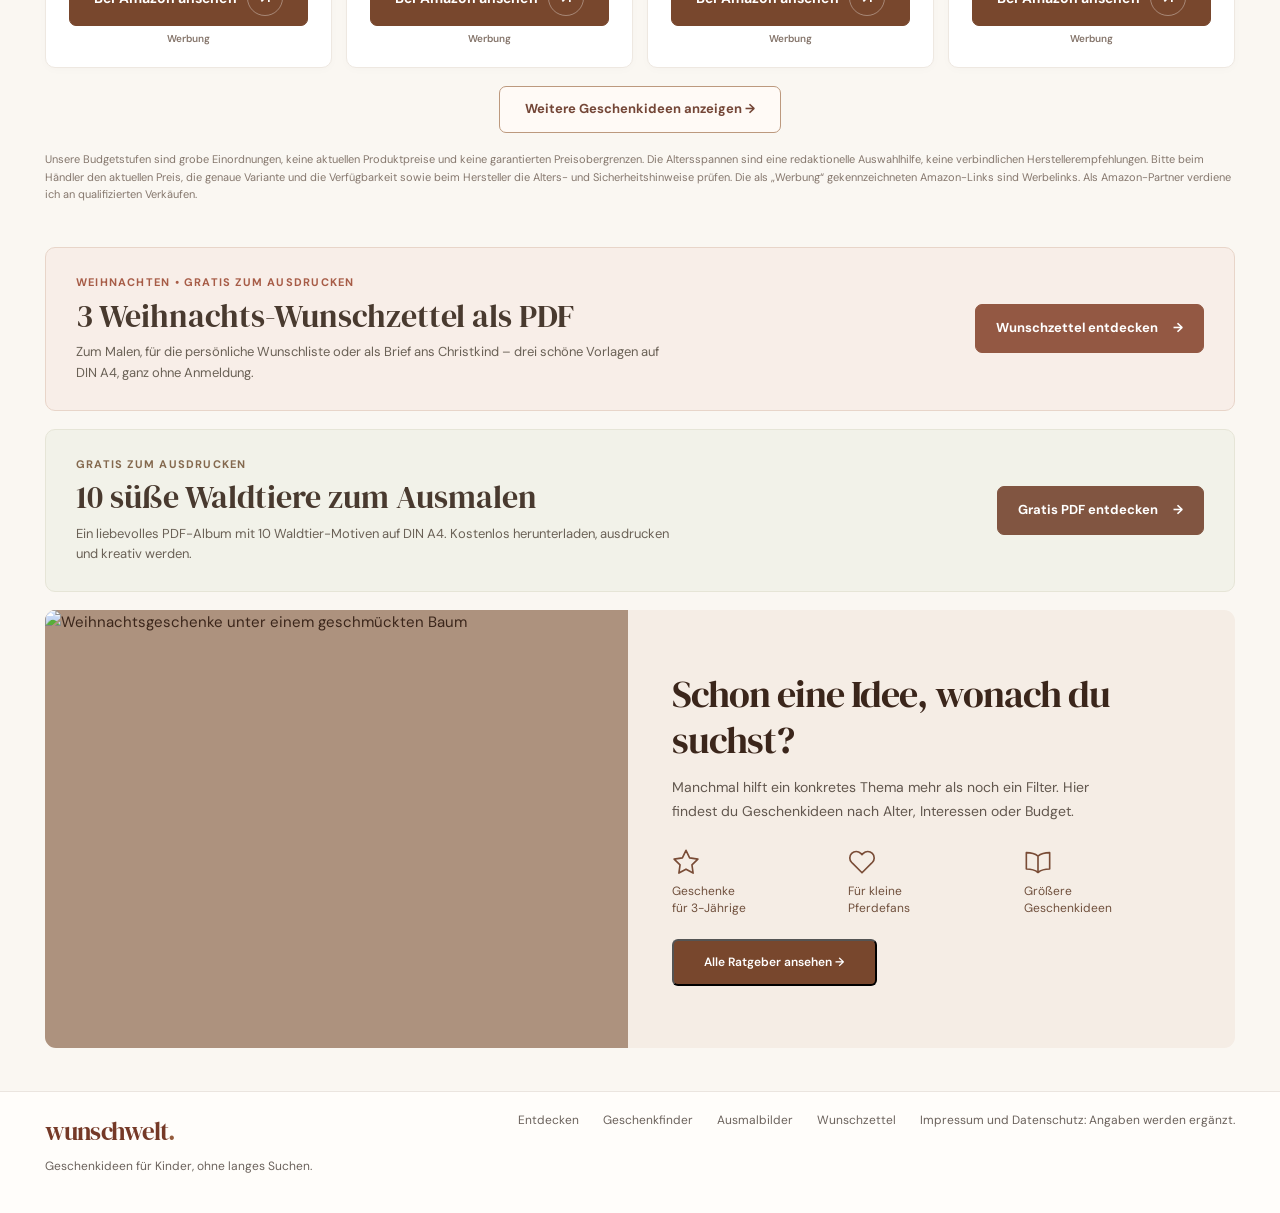
==== commit 375d174b: "Publish free Christmas wish-list printables and Pinterest landing page" ====
--- a/index.html
+++ b/index.html
@@ -253,6 +253,10 @@
 <div id="results" class="results" aria-live="polite"></div><button id="more" type="button" class="more" hidden>Weitere Geschenkideen anzeigen <span aria-hidden="true">→</span></button>
 <p class="note">Unsere Budgetstufen sind grobe Einordnungen, keine aktuellen Produktpreise und keine garantierten Preisobergrenzen. Die Altersspannen sind eine redaktionelle Auswahlhilfe, keine verbindlichen Herstellerempfehlungen. Bitte beim Händler den aktuellen Preis, die genaue Variante und die Verfügbarkeit sowie beim Hersteller die Alters- und Sicherheitshinweise prüfen. Die als „Werbung“ gekennzeichneten Amazon-Links sind Werbelinks. Als Amazon-Partner verdiene ich an qualifizierten Verkäufen.</p></section>
 <section class="shell guides-strip home-guides" id="ratgeber" aria-labelledby="guide-heading">
+<aside class="freebie-feature freebie-holiday" id="wunschzettel" aria-label="Kostenlose Weihnachts-Wunschzettel">
+  <div class="freebie-copy"><p class="freebie-kicker">Weihnachten • Gratis zum Ausdrucken</p><h3>3 Weihnachts-Wunschzettel als PDF</h3><p>Zum Malen, für die persönliche Wunschliste oder als Brief ans Christkind – drei schöne Vorlagen auf DIN A4, ganz ohne Anmeldung.</p></div>
+  <a class="freebie-link" href="./weihnachts-wunschzettel.html">Wunschzettel entdecken <span aria-hidden="true">→</span></a>
+</aside>
 <aside class="freebie-feature" id="ausmalbilder" aria-label="Kostenlose Ausmalbilder">
   <div class="freebie-copy"><p class="freebie-kicker">Gratis zum Ausdrucken</p><h3>10 süße Waldtiere zum Ausmalen</h3><p>Ein liebevolles PDF-Album mit 10 Waldtier-Motiven auf DIN A4. Kostenlos herunterladen, ausdrucken und kreativ werden.</p></div>
   <a class="freebie-link" href="./ausmalbilder-waldtiere.html">Gratis PDF entdecken <span aria-hidden="true">→</span></a>
@@ -273,7 +277,7 @@
 </div>
 </section>
 </main>
-<footer><div class="shell foot"><div><a class="logo" href="#start">wunschwelt<span>.</span></a><p>Geschenkideen für Kinder, ohne langes Suchen.</p></div><div class="footnav"><a href="#stoebern">Entdecken</a><a href="#finder">Geschenkfinder</a><a href="./ausmalbilder-waldtiere.html">Ausmalbilder</a><span>Impressum und Datenschutz: Angaben werden ergänzt.</span></div></div></footer>
+<footer><div class="shell foot"><div><a class="logo" href="#start">wunschwelt<span>.</span></a><p>Geschenkideen für Kinder, ohne langes Suchen.</p></div><div class="footnav"><a href="#stoebern">Entdecken</a><a href="#finder">Geschenkfinder</a><a href="./ausmalbilder-waldtiere.html">Ausmalbilder</a><a href="./weihnachts-wunschzettel.html">Wunschzettel</a><span>Impressum und Datenschutz: Angaben werden ergänzt.</span></div></div></footer>
 <script>
 const raw=[
 ["LEGO Classic Große Bausteine-Box 10698","bauen",4,12,50,"Für Kinder, die gerne frei bauen und nicht immer ein Modell nach Anleitung fertigstellen möchten."],
--- a/homepage-look.css
+++ b/homepage-look.css
@@ -210,3 +210,10 @@
 .freebie-link{display:inline-flex;gap:15px;align-items:center;justify-content:center;background:#815541;color:#fff;text-decoration:none;border:1px solid #815541;padding:13px 20px;border-radius:7px;font-size:13px;font-weight:700;white-space:nowrap;min-height:48px}
 .freebie-link:hover{background:#664331;border-color:#664331}
 @media(max-width:760px){.freebie-feature{flex-direction:column;align-items:stretch;padding:22px 23px;gap:18px}.freebie-link{align-self:flex-start}}
+
+
+/* Seasonal downloadable wishes alongside the existing forest colouring pages. */
+.freebie-feature.freebie-holiday{background:#f8eee8;border-color:#e8d5c9}
+.freebie-holiday .freebie-kicker{color:#a75c47}
+.freebie-holiday .freebie-link{background:#935843;border-color:#935843}
+.freebie-holiday .freebie-link:hover{background:#713f2e;border-color:#713f2e}
